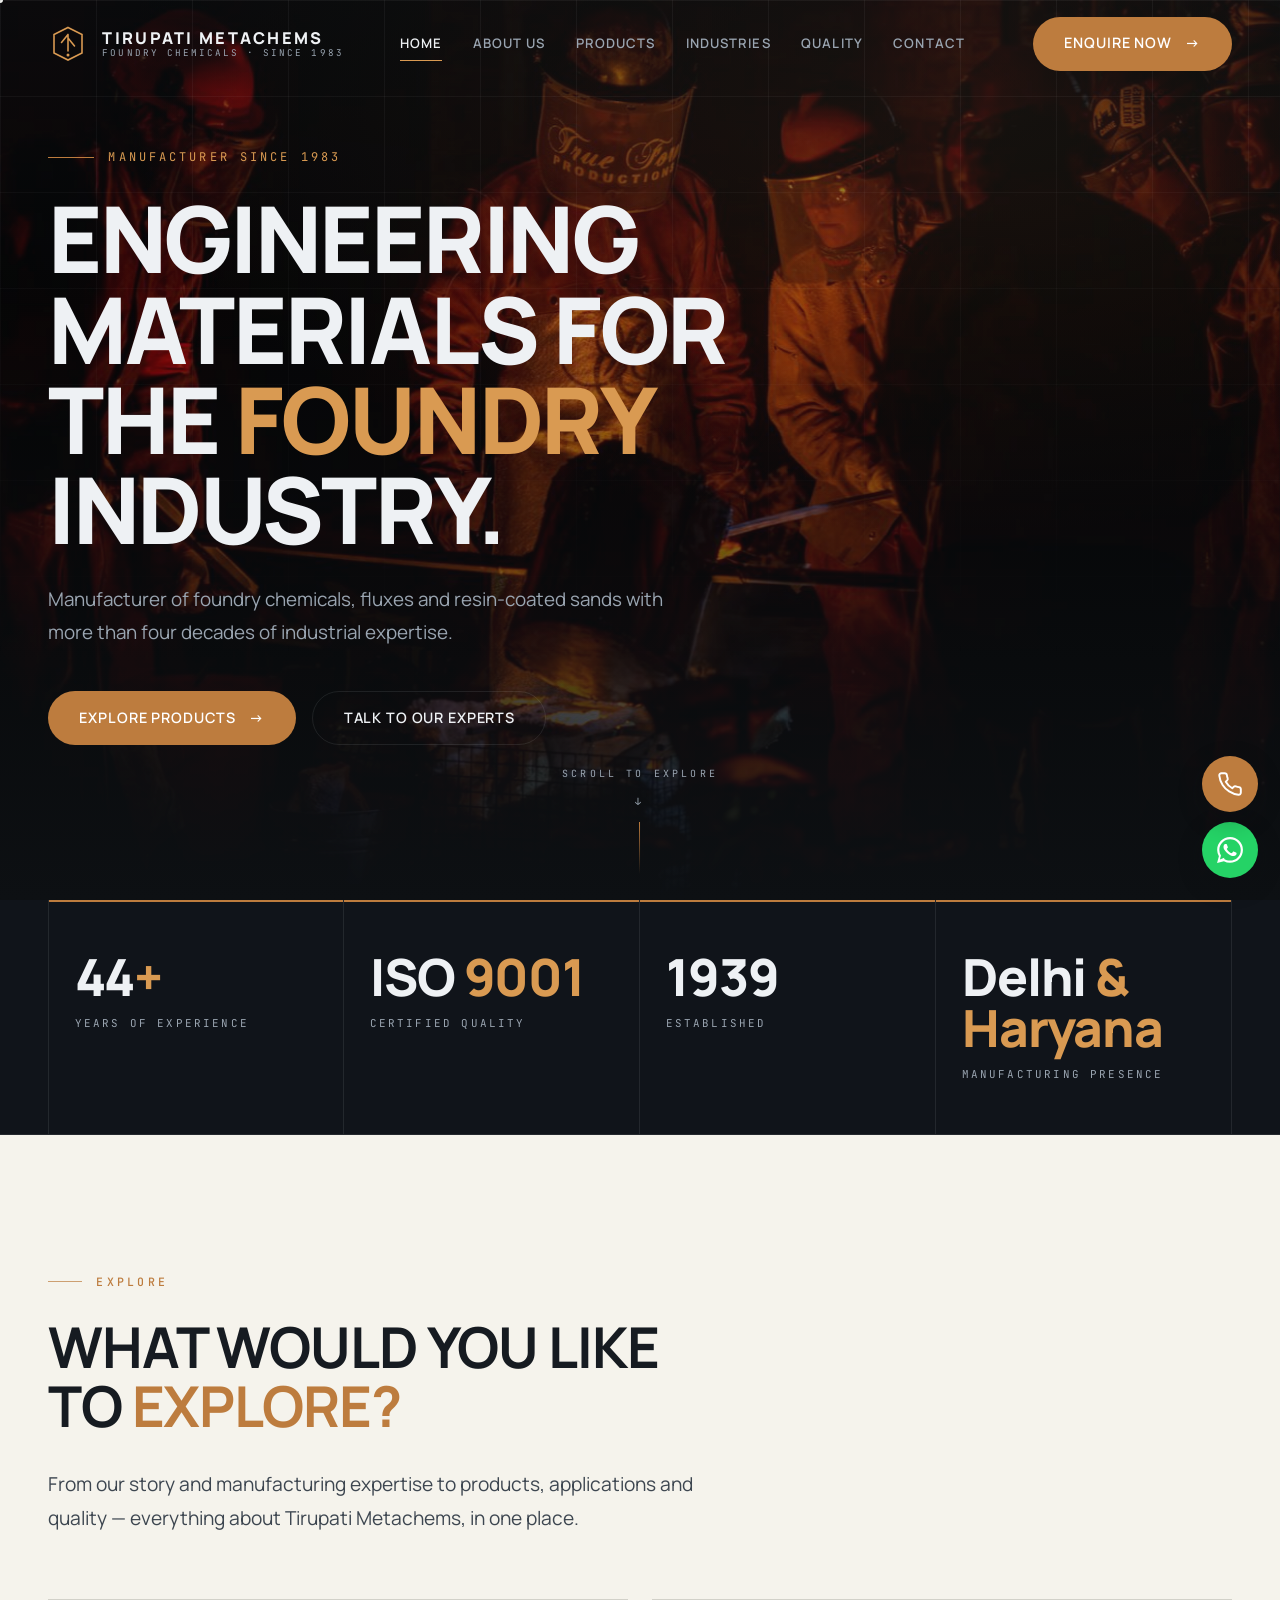
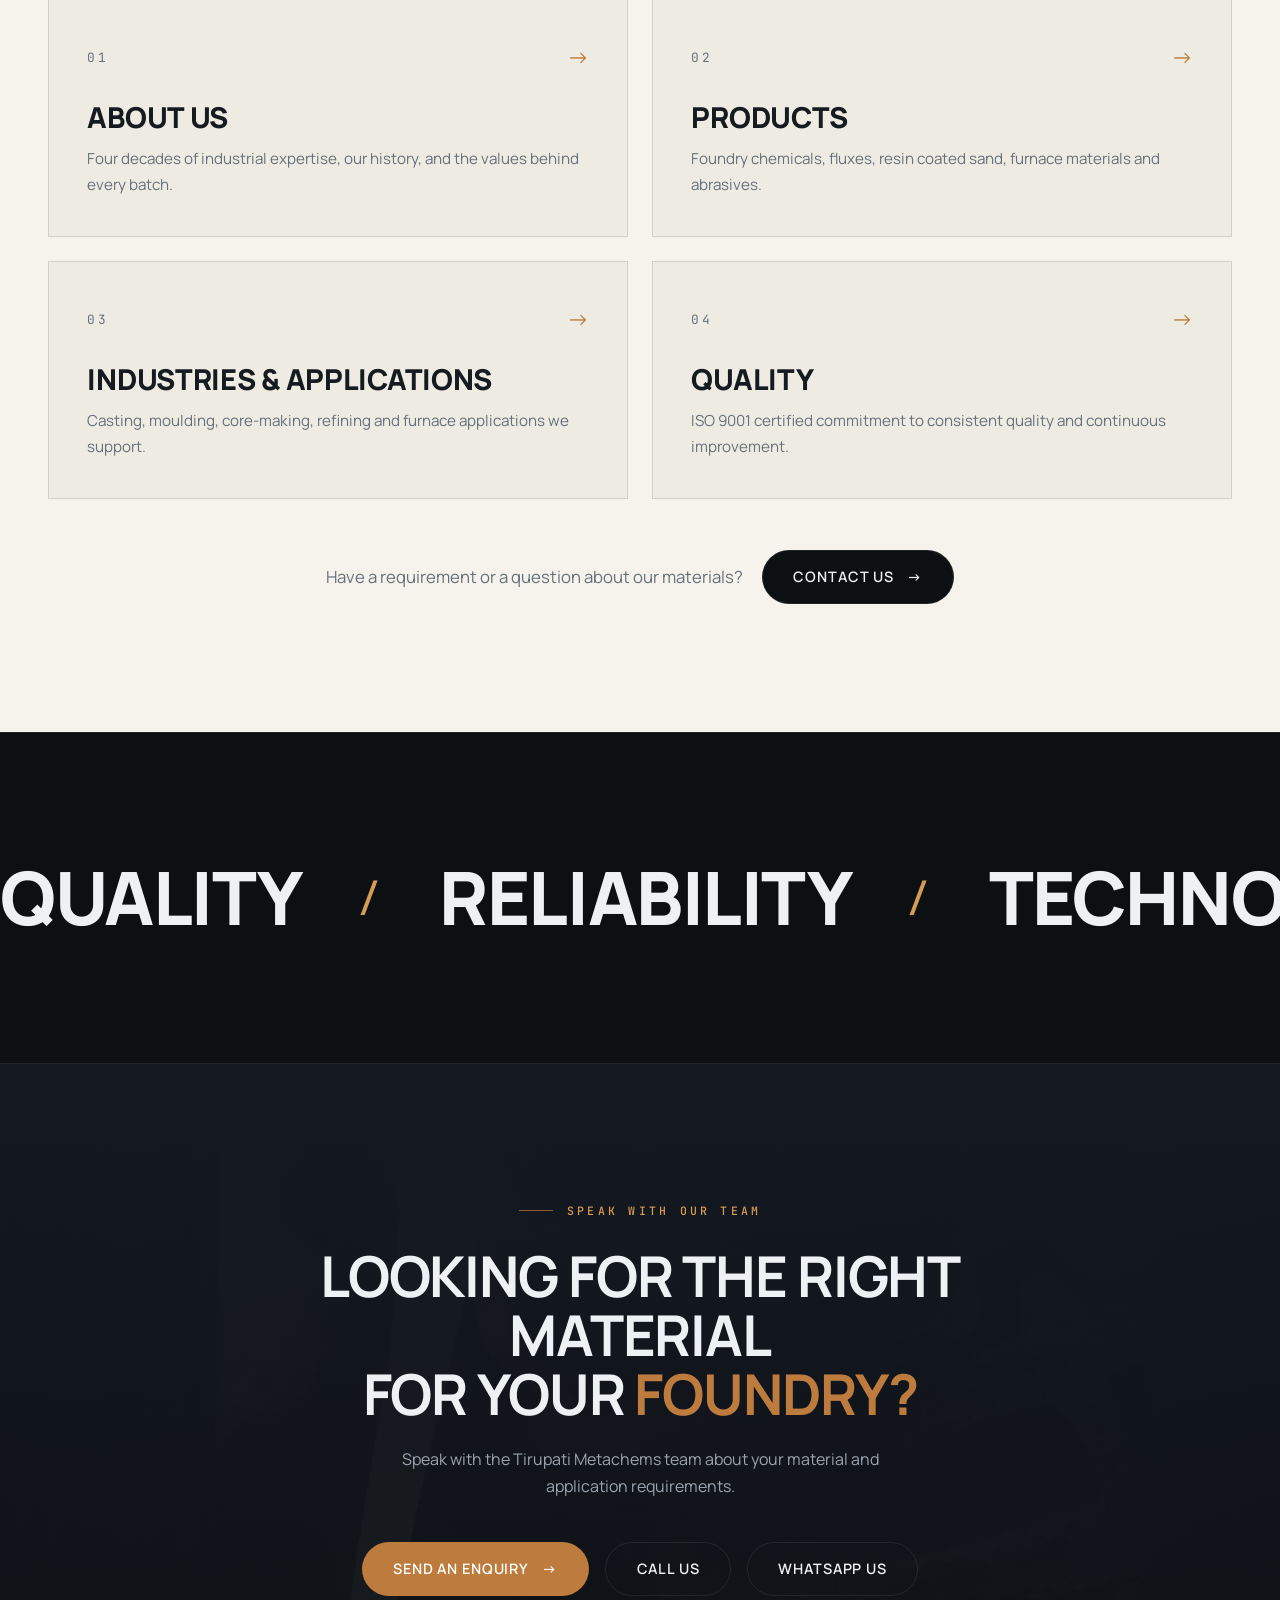
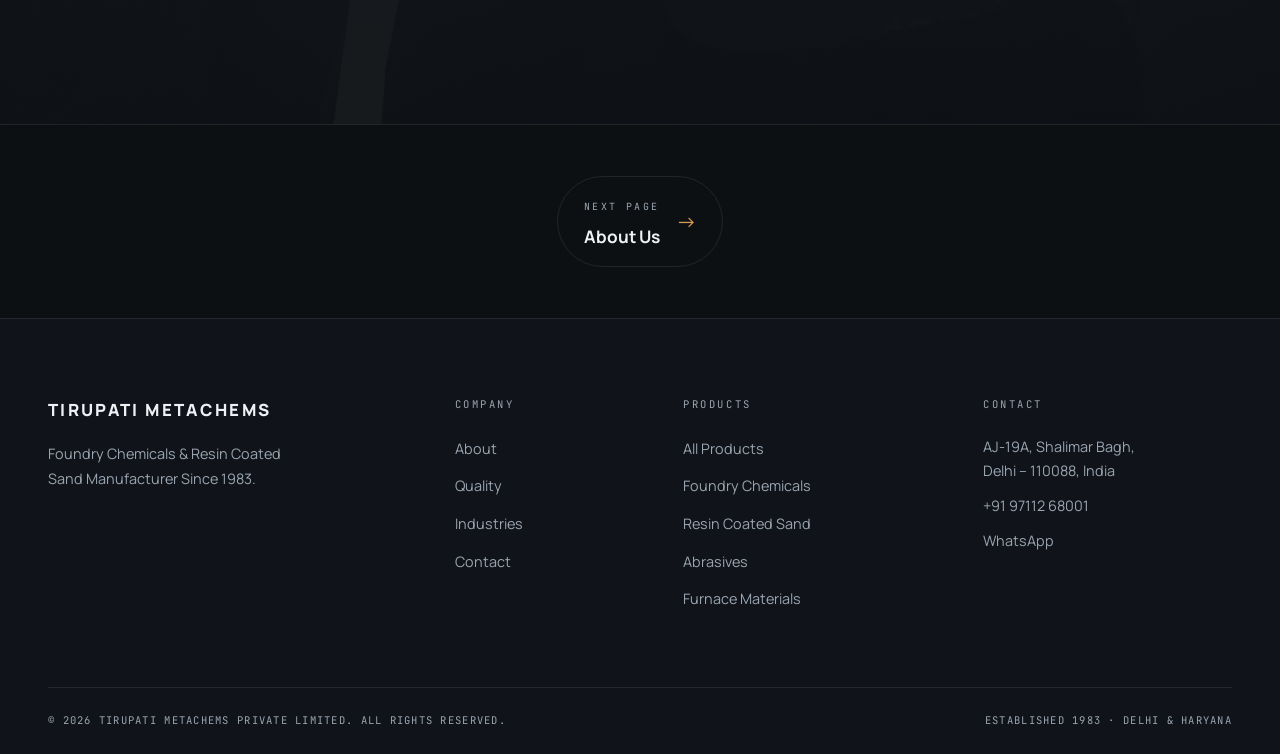
==== index.html @ 44ac06b3 "creating the repo of tirupatimetachem" ====
<!DOCTYPE html>
<html lang="en">
<head>
  <meta charset="UTF-8" />
  <meta name="viewport" content="width=device-width, initial-scale=1.0" />
  <title>Tirupati Metachems — Foundry Chemicals &amp; Resin Coated Sand Manufacturer Since 1983</title>

  <!-- SEO -->
  <meta name="description" content="Tirupati Metachems Private Limited is an ISO 9001 certified manufacturer of foundry chemicals, foundry fluxes, resin coated sand, furnace &amp; lining materials and abrasives. Manufacturing in Delhi &amp; Haryana since 1983." />
  <meta name="keywords" content="Tirupati Metachems, foundry chemicals manufacturer, foundry flux manufacturer, resin coated sand manufacturer, foundry chemicals Delhi, resin coated sand Delhi, foundry fluxes India" />
  <meta name="robots" content="index, follow" />
  <link rel="canonical" href="https://www.tirupatimetachems.in/" />

  <!-- Open Graph -->
  <meta property="og:type" content="website" />
  <meta property="og:title" content="Tirupati Metachems — Foundry Chemicals &amp; Resin Coated Sand Manufacturer Since 1983" />
  <meta property="og:description" content="Manufacturer of foundry chemicals, fluxes and resin-coated sands with more than four decades of industrial expertise. ISO 9001 certified. Delhi &amp; Haryana." />
  <meta property="og:url" content="https://www.tirupatimetachems.in/" />
  <meta property="og:image" content="https://www.tirupatimetachems.in/assets/img/hero-foundry.jpg" />
  <meta property="og:site_name" content="Tirupatimetachems" />
  <meta name="twitter:card" content="summary_large_image" />
  <meta name="twitter:title" content="Tirupati Metachems — Foundry Chemicals &amp; Resin Coated Sand Manufacturer Since 1983" />
  <meta name="twitter:description" content="Manufacturer of foundry chemicals, fluxes and resin-coated sands with more than four decades of industrial expertise." />
  <meta name="twitter:image" content="https://www.tirupatimetachems.in/assets/img/hero-foundry.jpg" />

  <link rel="icon" href="assets/img/favicon.svg" type="image/svg+xml" />
  <link rel="preconnect" href="https://fonts.googleapis.com" />
  <link rel="preconnect" href="https://fonts.gstatic.com" crossorigin />
  <link href="https://fonts.googleapis.com/css2?family=Manrope:wght@400;500;600;700;800&family=JetBrains+Mono:wght@400;500;600&display=swap" rel="stylesheet" />
  <link rel="stylesheet" href="main.css" />

  <!-- Organization schema -->
  <script type="application/ld+json">
  {
    "@context": "https://schema.org",
    "@type": "Organization",
    "name": "Tirupati Metachems Private Limited",
    "url": "https://www.tirupatimetachems.in/",
    "logo": "https://www.tirupatimetachems.in/assets/img/favicon.svg",
    "foundingDate": "1983",
    "description": "Indian manufacturer of foundry chemicals, foundry fluxes, resin coated sand, furnace & lining materials and abrasives since 1983.",
    "founder": { "@type": "Person", "name": "Trilok Sharma" },
    "employee": { "@type": "Person", "name": "Trilok Sharma", "jobTitle": "Managing Director / CEO" },
    "address": {
      "@type": "PostalAddress",
      "streetAddress": "AJ-19A, Shalimar Bagh",
      "addressLocality": "Delhi",
      "postalCode": "110088",
      "addressCountry": "IN"
    },
    "telephone": "+91-97112-68001",
    "areaServed": ["Delhi", "Haryana", "India"],
    "sameAs": []
  }
  </script>
</head>

<body class="is-dark">

  <!-- ======================= NAVIGATION ======================= -->
  <header class="nav">
    <div class="container nav__inner">
      <a href="index.html" class="nav__brand" aria-label="Tirupati Metachems — home">
        <svg class="nav__mark" viewBox="0 0 40 40" fill="none" aria-hidden="true">
          <path d="M20 3.5 34 10.5V29L20 36 6 29V10.5L20 3.5Z" stroke="currentColor" stroke-width="1.6"/>
          <path d="M20 10.5V27M20 10.5 13.5 18.5M20 14l6.5 8" stroke="currentColor" stroke-width="1.6" stroke-linecap="round"/>
          <circle cx="20" cy="31" r="1.5" fill="currentColor"/>
        </svg>
        <span class="nav__brand-text">
          <span class="nav__brand-name">Tirupati Metachems</span>
          <span class="nav__brand-sub">Foundry Chemicals · Since 1983</span>
        </span>
      </a>

      <nav class="nav__links" aria-label="Primary">
        <a href="index.html" class="is-page-active">Home</a>
        <a href="about.html">About Us</a>
        <a href="products.html">Products</a>
        <a href="industries.html">Industries</a>
        <a href="quality.html">Quality</a>
        <a href="contact.html">Contact</a>
      </nav>

      <a href="contact.html" class="btn btn--accent btn-magnetic nav__cta">Enquire Now <span class="arr">&rarr;</span></a>

      <button class="nav__burger" aria-label="Open menu" aria-expanded="false" aria-controls="mobile-menu">
        <span></span><span></span><span></span>
      </button>
    </div>
  </header>

  <!-- Mobile menu -->
  <div class="mobile-menu" id="mobile-menu" aria-hidden="true">
    <button class="mobile-menu__close" type="button" aria-label="Close menu">&times;</button>
    <a href="index.html" class="is-page-active">Home</a>
    <a href="about.html">About Us</a>
    <a href="products.html">Products</a>
    <a href="industries.html">Industries</a>
    <a href="quality.html">Quality</a>
    <a href="contact.html">Contact</a>
    <a href="contact.html" class="btn btn--accent mobile-menu__cta">Enquire Now <span class="arr">&rarr;</span></a>
    <p class="mobile-menu__meta">AJ-19A Shalimar Bagh, Delhi 110088</p>
  </div>

  <main>

    <!-- ======================= HERO ======================= -->
    <section class="hero" id="home" aria-label="Introduction">
      <div class="hero__media" data-parallax="0.12">
        <img src="assets/img/hero-foundry.jpg" alt="Foundry workers pouring molten metal in an industrial foundry, sparks flying" fetchpriority="high" />
      </div>
      <div class="hero__scrim"></div>
      <div class="hero__grid"></div>

      <div class="container hero__content">
        <span class="hero__eyebrow">Manufacturer Since 1983</span>
        <h1 class="hero__title">
          <span class="line"><span>Engineering</span></span>
          <span class="line"><span>Materials for</span></span>
          <span class="line"><span>the <span class="accent">Foundry</span></span></span>
          <span class="line"><span>Industry.</span></span>
        </h1>
        <p class="hero__sub">
          Manufacturer of foundry chemicals, fluxes and resin-coated sands with more than four decades of industrial expertise.
        </p>
        <div class="hero__ctas">
          <a href="products.html" class="btn btn--accent btn-magnetic">Explore Products <span class="arr">&rarr;</span></a>
          <a href="contact.html" class="btn btn--outline-light btn-magnetic">Talk to Our Experts</a>
        </div>
      </div>

      <a href="#explore" class="hero__scroll" aria-label="Scroll to explore">Scroll to explore <span aria-hidden="true">&darr;</span></a>
    </section>

    <!-- ======================= TRUST / STATS ======================= -->
    <section class="stats" aria-label="Company statistics">
      <div class="container">
        <div class="stats__grid">
          <div class="stats__item reveal">
            <div class="stats__num"><span data-count="45">0</span><span class="suffix">+</span></div>
            <div class="stats__label">Years of Experience</div>
          </div>
          <div class="stats__item reveal" style="--d:.08s">
            <div class="stats__num">ISO <span class="suffix">9001</span></div>
            <div class="stats__label">Certified Quality</div>
          </div>
          <div class="stats__item reveal" style="--d:.16s">
            <div class="stats__num"><span data-count="1983">0</span></div>
            <div class="stats__label">Established</div>
          </div>
          <div class="stats__item reveal" style="--d:.24s">
            <div class="stats__num">Delhi <span class="suffix">&amp; Haryana</span></div>
            <div class="stats__label">Manufacturing Presence</div>
          </div>
        </div>
      </div>
    </section>

    <!-- ======================= EXPLORE HUB ======================= -->
    <section class="section hub" id="explore">
      <div class="container">
        <span class="eyebrow">Explore</span>
        <h2 class="h2 reveal">What Would You Like<br />to <span class="accent">Explore?</span></h2>
        <p class="lead mt-2 reveal">
          From our story and manufacturing expertise to products, applications and quality — everything about
          Tirupati Metachems, in one place.
        </p>

        <div class="hub__grid">
          <a href="about.html" class="hub__card reveal">
            <div class="hub__card-top">
              <span class="hub__card-num">01</span>
              <span class="hub__card-arr" aria-hidden="true">&rarr;</span>
            </div>
            <h3 class="hub__card-title">About Us</h3>
            <p class="hub__card-desc">Four decades of industrial expertise, our history, and the values behind every batch.</p>
          </a>
          <a href="products.html" class="hub__card reveal" style="--d:.08s">
            <div class="hub__card-top">
              <span class="hub__card-num">02</span>
              <span class="hub__card-arr" aria-hidden="true">&rarr;</span>
            </div>
            <h3 class="hub__card-title">Products</h3>
            <p class="hub__card-desc">Foundry chemicals, fluxes, resin coated sand, furnace materials and abrasives.</p>
          </a>
          <a href="industries.html" class="hub__card reveal" style="--d:.16s">
            <div class="hub__card-top">
              <span class="hub__card-num">03</span>
              <span class="hub__card-arr" aria-hidden="true">&rarr;</span>
            </div>
            <h3 class="hub__card-title">Industries &amp; Applications</h3>
            <p class="hub__card-desc">Casting, moulding, core-making, refining and furnace applications we support.</p>
          </a>
          <a href="quality.html" class="hub__card reveal" style="--d:.24s">
            <div class="hub__card-top">
              <span class="hub__card-num">04</span>
              <span class="hub__card-arr" aria-hidden="true">&rarr;</span>
            </div>
            <h3 class="hub__card-title">Quality</h3>
            <p class="hub__card-desc">ISO 9001 certified commitment to consistent quality and continuous improvement.</p>
          </a>
        </div>

        <div class="hub__more reveal">
          <p>Have a requirement or a question about our materials?</p>
          <a href="contact.html" class="btn btn--dark btn-magnetic">Contact Us <span class="arr">&rarr;</span></a>
        </div>
      </div>
    </section>

    <!-- ======================= VALUES MARQUEE ======================= -->
    <section class="values" aria-label="Company values">
      <div class="values__track">
        <div class="values__word">Quality <em>/</em> Reliability <em>/</em> Technology <em>/</em> Customer Focus <em>/</em> Innovation <em>/</em> Service <em>/</em></div>
        <div class="values__word" aria-hidden="true">Quality <em>/</em> Reliability <em>/</em> Technology <em>/</em> Customer Focus <em>/</em> Innovation <em>/</em> Service <em>/</em></div>
      </div>
    </section>

    <!-- ======================= FINAL CTA ======================= -->
    <section class="section final-cta" id="cta">
      <div class="final-cta__media"><img src="assets/img/ind-ladle.jpg" alt="" aria-hidden="true" loading="lazy" /></div>
      <div class="final-cta__scrim"></div>
      <div class="container final-cta__content">
        <span class="eyebrow eyebrow--light" style="justify-content:center">Speak With Our Team</span>
        <h2 class="h2 reveal">Looking for the Right Material<br />for Your <span class="accent">Foundry?</span></h2>
        <p class="reveal">Speak with the Tirupati Metachems team about your material and application requirements.</p>
        <div class="final-cta__ctas reveal">
          <a href="contact.html" class="btn btn--accent btn-magnetic">Send an Enquiry <span class="arr">&rarr;</span></a>
          <a href="tel:+919711268001" class="btn btn--outline-light btn-magnetic">Call Us</a>
          <a href="https://wa.me/919711268001?text=Enquiry%20for%20Tirupati%20Metachems%20materials" target="_blank" rel="noopener" class="btn btn--outline-light btn-magnetic">WhatsApp Us</a>
        </div>
      </div>
    </section>

  </main>

  <!-- ======================= PAGE NAVIGATION ======================= -->
  <nav class="page-nav" aria-label="Page navigation">
    <div class="container page-nav__inner">
      <a href="about.html" class="page-nav__link page-nav__link--next">
        <span class="page-nav__arr" aria-hidden="true">&rarr;</span>
        <span><span class="page-nav__k">Next page</span><span class="page-nav__t">About Us</span></span>
      </a>
    </div>
  </nav>

  <!-- ======================= FOOTER ======================= -->
  <footer class="footer">
    <div class="container">
      <div class="footer__grid">
        <div>
          <div class="footer__brand-name">Tirupati Metachems</div>
          <p class="footer__brand-tag">Foundry Chemicals &amp; Resin Coated Sand Manufacturer Since 1983.</p>
        </div>
        <div>
          <div class="footer__h">Company</div>
          <ul class="footer__links">
            <li><a href="about.html">About</a></li>
            <li><a href="quality.html">Quality</a></li>
            <li><a href="industries.html">Industries</a></li>
            <li><a href="contact.html">Contact</a></li>
          </ul>
        </div>
        <div>
          <div class="footer__h">Products</div>
          <ul class="footer__links">
            <li><a href="products.html">All Products</a></li>
            <li><a href="products.html" class="js-open-catalog" data-cat="chemicals">Foundry Chemicals</a></li>
            <li><a href="products.html" class="js-open-catalog" data-cat="rcs">Resin Coated Sand</a></li>
            <li><a href="products.html" class="js-open-catalog" data-cat="abrasives">Abrasives</a></li>
            <li><a href="products.html" class="js-open-catalog" data-cat="furnace">Furnace Materials</a></li>
          </ul>
        </div>
        <div>
          <div class="footer__h">Contact</div>
          <ul class="footer__contact">
            <li>AJ-19A, Shalimar Bagh,<br />Delhi – 110088, India</li>
            <li><a href="tel:+919711268001">+91 97112 68001</a></li>
            <li><a href="https://wa.me/919711268001?text=Enquiry%20for%20Tirupati%20Metachems%20materials" target="_blank" rel="noopener">WhatsApp</a></li>
          </ul>
        </div>
      </div>
      <div class="footer__bottom">
        <span>&copy; <span id="year">2026</span> Tirupati Metachems Private Limited. All Rights Reserved.</span>
        <span>Established 1983 · Delhi &amp; Haryana</span>
      </div>
    </div>
  </footer>

  <!-- ======================= FLOATING ACTION BUTTONS ======================= -->
  <div class="fab fab--whatsapp">
    <a href="https://wa.me/919711268001?text=Enquiry%20for%20Tirupati%20Metachems%20materials" target="_blank" rel="noopener" data-label="WhatsApp" aria-label="Chat with Tirupati Metachems on WhatsApp">
      <svg viewBox="0 0 24 24" fill="currentColor" aria-hidden="true">
        <path d="M.057 24l1.687-6.163a11.867 11.867 0 0 1-1.587-5.946C.16 5.335 5.495 0 12.05 0a11.82 11.82 0 0 1 8.413 3.488 11.82 11.82 0 0 1 3.48 8.414c-.003 6.557-5.338 11.892-11.893 11.892a11.9 11.9 0 0 1-5.688-1.448L.057 24zm6.597-3.807c1.676.995 3.276 1.591 5.392 1.592 5.448 0 9.886-4.434 9.889-9.885.002-5.462-4.415-9.89-9.881-9.892-5.452 0-9.887 4.434-9.889 9.884a9.86 9.86 0 0 0 1.51 5.26l-.999 3.648 3.978-1.607zm11.387-5.464c-.074-.124-.272-.198-.57-.347-.297-.149-1.758-.868-2.031-.967-.272-.099-.47-.149-.669.149-.198.297-.768.967-.941 1.165-.173.198-.347.223-.644.074-.297-.149-1.255-.462-2.39-1.475-.883-.788-1.48-1.761-1.653-2.059-.173-.297-.018-.458.13-.606.134-.133.297-.347.446-.521.151-.172.2-.296.3-.495.099-.198.05-.372-.025-.521-.075-.148-.669-1.611-.916-2.206-.242-.579-.487-.501-.669-.51l-.57-.01c-.198 0-.52.074-.792.372s-1.04 1.016-1.04 2.479 1.065 2.876 1.213 3.074c.149.198 2.095 3.2 5.076 4.487.709.306 1.263.489 1.694.626.712.226 1.36.194 1.872.118.571-.085 1.758-.719 2.006-1.413.248-.695.248-1.29.173-1.414z"/>
      </svg>
    </a>
  </div>
  <div class="fab fab--call">
    <a href="tel:+919711268001" data-label="Call Us" aria-label="Call Tirupati Metachems">
      <svg viewBox="0 0 24 24" fill="none" stroke="currentColor" stroke-width="1.8" stroke-linecap="round" stroke-linejoin="round" aria-hidden="true">
        <path d="M22 16.92v3a2 2 0 0 1-2.18 2 19.79 19.79 0 0 1-8.63-3.07 19.5 19.5 0 0 1-6-6 19.79 19.79 0 0 1-3.07-8.67A2 2 0 0 1 4.11 2h3a2 2 0 0 1 2 1.72c.127.96.361 1.903.7 2.81a2 2 0 0 1-.45 2.11L8.09 9.91a16 16 0 0 0 6 6l1.27-1.27a2 2 0 0 1 2.11-.45c.907.339 1.85.573 2.81.7A2 2 0 0 1 22 16.92z"/>
      </svg>
    </a>
  </div>

  <!-- ======================= PRODUCT MODAL ======================= -->
  <div class="modal" role="dialog" aria-modal="true" aria-label="Product information">
    <div class="modal__backdrop"></div>
    <div class="modal__panel">
      <button class="modal__close" aria-label="Close">&times;</button>
      <div class="modal__body"></div>
    </div>
  </div>

  <script src="main.js"></script>
</body>
</html>
---- main.css ----
/* ==========================================================================
   TIRUPATI METACHEMS — Single-page industrial website
   Design system: graphite / warm paper / steel / copper
   ========================================================================== */

/* 1. TOKENS --------------------------------------------------------------- */
:root {
  --ink: #0d1013;
  --ink-900: #10141a;
  --ink-800: #141922;
  --ink-700: #1b222c;
  --ink-600: #242d39;
  --paper: #f5f3ec;
  --paper-2: #eeece2;
  --paper-3: #e6e2d6;
  --steel-100: #e8ecf0;
  --steel-200: #cbd4dc;
  --steel-300: #9aa6b2;
  --steel-400: #6b7684;
  --steel-500: #46505c;
  --copper: #bd7c3e;
  --copper-bright: #d99a52;
  --copper-ink: #7a4c22;
  --line-dark: rgba(233, 236, 239, 0.09);
  --line-light: rgba(13, 16, 19, 0.12);
  --text-dark: #161b21;
  --text-dark-mid: #3d4650;
  --text-dark-mut: #66707c;
  --text-light: #eef1f4;
  --text-light-mut: #9aa5b1;

  --font-sans: "Manrope", -apple-system, BlinkMacSystemFont, "Segoe UI", Helvetica, Arial, sans-serif;
  --font-mono: "JetBrains Mono", ui-monospace, SFMono-Regular, Menlo, Consolas, monospace;

  --container: 1320px;
  --gutter: clamp(1.25rem, 4vw, 3rem);
  --nav-h: 88px;
  --nav-h-scrolled: 68px;
  --radius: 3px;
  --ease: cubic-bezier(0.22, 1, 0.36, 1);
}

/* 2. RESET ----------------------------------------------------------------- */
*, *::before, *::after { box-sizing: border-box; margin: 0; padding: 0; }

html {
  scroll-behavior: smooth;
  -webkit-text-size-adjust: 100%;
  scroll-padding-top: calc(var(--nav-h) + 8px);
}

html:focus-within { scroll-behavior: smooth; }

body {
  font-family: var(--font-sans);
  font-size: 1rem;
  line-height: 1.7;
  color: var(--text-dark);
  background: var(--ink);
  -webkit-font-smoothing: antialiased;
  text-rendering: optimizeLegibility;
  overflow-x: hidden;
}

body.is-dark { background: var(--ink); }
body.is-light { background: var(--paper); }

img, picture, svg, video { display: block; max-width: 100%; height: auto; }
input, button, textarea, select { font: inherit; color: inherit; }
button { background: none; border: 0; cursor: pointer; }
a { color: inherit; text-decoration: none; }
ul, ol { list-style: none; }

::selection { background: var(--copper); color: #fff; }

h1, h2, h3, h4 { font-weight: 700; line-height: 1.08; letter-spacing: -0.015em; }

/* Scrollbar */
::-webkit-scrollbar { width: 10px; height: 10px; }
::-webkit-scrollbar-track { background: var(--ink-900); }
::-webkit-scrollbar-thumb { background: #333c47; border-radius: 0; }
::-webkit-scrollbar-thumb:hover { background: var(--copper); }

/* 3. UTILITIES -------------------------------------------------------------- */
.container {
  width: 100%;
  max-width: var(--container);
  margin-inline: auto;
  padding-inline: var(--gutter);
}

.section { position: relative; padding-block: clamp(5rem, 10vw, 8.5rem); }

.section--dark { background: var(--ink); color: var(--text-light); }
.section--dark-2 { background: var(--ink-800); color: var(--text-light); }
.section--paper { background: var(--paper); color: var(--text-dark); }

.grid-2 { display: grid; grid-template-columns: repeat(2, 1fr); gap: clamp(2rem, 5vw, 5rem); align-items: center; }
.grid-3 { display: grid; grid-template-columns: repeat(3, 1fr); gap: clamp(1.5rem, 3vw, 2.5rem); }
.grid-4 { display: grid; grid-template-columns: repeat(4, 1fr); gap: clamp(1.5rem, 3vw, 2.5rem); }

/* Eyebrow label */
.eyebrow {
  display: inline-flex;
  align-items: center;
  gap: 0.9rem;
  font-family: var(--font-mono);
  font-size: 0.72rem;
  font-weight: 500;
  letter-spacing: 0.28em;
  text-transform: uppercase;
  color: var(--copper);
  margin-bottom: 1.6rem;
}
.eyebrow::before {
  content: "";
  width: 34px;
  height: 1px;
  background: var(--copper);
  opacity: 0.7;
}
.eyebrow--light { color: var(--copper-bright); }

/* Section headings */
.h2 {
  font-size: clamp(2rem, 4.4vw, 3.55rem);
  font-weight: 700;
  letter-spacing: -0.02em;
  line-height: 1.05;
  text-transform: uppercase;
}
.h2 .accent { color: var(--copper); }

.lead {
  font-size: clamp(1.05rem, 1.5vw, 1.25rem);
  line-height: 1.75;
  color: var(--text-dark-mid);
  max-width: 58ch;
}
.section--dark .lead { color: var(--text-light-mut); }

.mt-1 { margin-top: 1rem; }
.mt-2 { margin-top: 2rem; }
.mt-3 { margin-top: 3rem; }
.mt-4 { margin-top: 4rem; }

/* Buttons */
.btn {
  --btn-h: 54px;
  display: inline-flex;
  align-items: center;
  gap: 0.8rem;
  height: var(--btn-h);
  padding: 0 1.9rem;
  font-size: 0.9rem;
  font-weight: 600;
  letter-spacing: 0.06em;
  text-transform: uppercase;
  border-radius: 999px;
  border: 1px solid transparent;
  transition: background 0.35s var(--ease), color 0.35s var(--ease), border-color 0.35s var(--ease), transform 0.35s var(--ease);
  white-space: nowrap;
}
.btn .arr { transition: transform 0.35s var(--ease); display: inline-block; }
.btn:hover .arr { transform: translateX(5px); }
.btn:focus-visible { outline: 2px solid var(--copper); outline-offset: 3px; }

.btn--accent { background: var(--copper); color: #fff; }
.btn--accent:hover { background: var(--copper-bright); }

.btn--dark { background: var(--ink); color: var(--text-light); border-color: var(--line-dark); }
.btn--dark:hover { border-color: var(--copper); color: var(--copper-bright); }

.btn--outline-dark { border-color: var(--line-light); color: var(--text-dark); }
.btn--outline-dark:hover { border-color: var(--ink); background: var(--ink); color: var(--text-light); }

.btn--outline-light { border-color: var(--line-dark); color: var(--text-light); }
.btn--outline-light:hover { border-color: var(--copper-bright); color: var(--copper-bright); }

/* 4. TEXTURES & DECOR ------------------------------------------------------ */
.tech-grid {
  background-image:
    linear-gradient(var(--line-dark) 1px, transparent 1px),
    linear-gradient(90deg, var(--line-dark) 1px, transparent 1px);
  background-size: 80px 80px;
}
.tech-grid--light {
  background-image:
    linear-gradient(var(--line-light) 1px, transparent 1px),
    linear-gradient(90deg, var(--line-light) 1px, transparent 1px);
}
.hatch {
  background-image: repeating-linear-gradient(-45deg, var(--line-dark) 0 1px, transparent 1px 9px);
}

/* fine top border line under navbar */
.section-border-top { border-top: 1px solid var(--line-dark); }

/* 5. NAVIGATION ------------------------------------------------------------ */
.nav {
  position: fixed;
  inset: 0 0 auto 0;
  z-index: 100;
  height: var(--nav-h);
  display: flex;
  align-items: center;
  color: var(--text-light);
  transition: height 0.4s var(--ease), background 0.4s var(--ease), box-shadow 0.4s var(--ease), border-color 0.4s var(--ease);
  border-bottom: 1px solid transparent;
}
.nav.is-scrolled {
  height: var(--nav-h-scrolled);
  background: rgba(13, 16, 19, 0.86);
  backdrop-filter: blur(14px);
  -webkit-backdrop-filter: blur(14px);
  border-bottom-color: var(--line-dark);
}
.nav__inner {
  display: flex;
  align-items: center;
  justify-content: space-between;
  width: 100%;
}

.nav__brand {
  display: flex;
  align-items: center;
  gap: 0.9rem;
  z-index: 102;
}
.nav__mark {
  width: 40px;
  height: 40px;
  color: var(--copper-bright);
  flex: none;
}
.nav__brand-text { display: flex; flex-direction: column; line-height: 1.15; }
.nav__brand-name {
  font-size: 1.02rem;
  font-weight: 800;
  letter-spacing: 0.14em;
  text-transform: uppercase;
}
.nav__brand-sub {
  font-family: var(--font-mono);
  font-size: 0.58rem;
  letter-spacing: 0.22em;
  text-transform: uppercase;
  color: var(--text-light-mut);
  white-space: nowrap;
}

.nav__links {
  display: flex;
  align-items: center;
  gap: clamp(1.2rem, 2.4vw, 2.4rem);
}
.nav__links a {
  position: relative;
  font-size: 0.82rem;
  font-weight: 600;
  letter-spacing: 0.08em;
  text-transform: uppercase;
  color: var(--text-light-mut);
  padding-block: 6px;
  transition: color 0.3s var(--ease);
}
.nav__links a::after {
  content: "";
  position: absolute;
  left: 0;
  bottom: 0;
  width: 0;
  height: 1px;
  background: var(--copper-bright);
  transition: width 0.35s var(--ease);
}
.nav__links a:hover, .nav__links a.is-active, .nav__links a.is-page-active { color: var(--text-light); }
.nav__links a:hover::after, .nav__links a.is-active::after, .nav__links a.is-page-active::after { width: 100%; }

.nav__cta { margin-left: 0.75rem; }

.nav__burger {
  display: none;
  width: 46px;
  height: 46px;
  position: relative;
  z-index: 102;
  border: 1px solid var(--line-dark);
  border-radius: var(--radius);
}
.nav__burger span {
  position: absolute;
  left: 50%;
  top: 50%;
  width: 20px;
  height: 1.6px;
  background: var(--text-light);
  transform: translate(-50%, -50%);
  transition: transform 0.35s var(--ease), opacity 0.25s var(--ease);
}
.nav__burger span:nth-child(1) { transform: translate(-50%, calc(-50% - 5px)); }
.nav__burger span:nth-child(3) { transform: translate(-50%, calc(-50% + 5px)); }
.nav.is-open .nav__burger span:nth-child(1) { transform: translate(-50%, -50%) rotate(45deg); }
.nav.is-open .nav__burger span:nth-child(2) { opacity: 0; }
.nav.is-open .nav__burger span:nth-child(3) { transform: translate(-50%, -50%) rotate(-45deg); }

/* Mobile menu overlay */
.mobile-menu {
  position: fixed;
  inset: 0;
  z-index: 101;
  background: var(--ink-900);
  display: flex;
  flex-direction: column;
  justify-content: center;
  padding: 6rem var(--gutter) 3rem;
  opacity: 0;
  visibility: hidden;
  overflow-y: auto;
  -webkit-overflow-scrolling: touch;
  transition: opacity 0.45s var(--ease), visibility 0.45s;
}
.mobile-menu.is-open { opacity: 1; visibility: visible; }
@supports (justify-content: safe center) {
  .mobile-menu { justify-content: safe center; }
}
.mobile-menu__close {
  position: fixed;
  top: 1.1rem;
  right: var(--gutter);
  width: 46px;
  height: 46px;
  display: grid;
  place-items: center;
  z-index: 2;
  border: 1px solid var(--line-dark);
  border-radius: var(--radius);
  background: var(--ink);
  color: var(--text-light);
  font-size: 1.7rem;
  line-height: 1;
  opacity: 0;
  visibility: hidden;
  transition: opacity 0.3s, visibility 0.3s, border-color 0.3s, color 0.3s;
}
.mobile-menu.is-open .mobile-menu__close { opacity: 1; visibility: visible; }
.mobile-menu__close:hover { border-color: var(--copper-bright); color: var(--copper-bright); }
.mobile-menu a {
  display: block;
  font-size: clamp(1.7rem, 6vw, 2.6rem);
  font-weight: 700;
  text-transform: uppercase;
  letter-spacing: -0.01em;
  color: var(--text-light);
  padding: 0.55rem 0;
  border-bottom: 1px solid var(--line-dark);
  opacity: 0;
  transform: translateY(18px);
  transition: opacity 0.5s var(--ease), transform 0.5s var(--ease), color 0.3s;
}
.mobile-menu.is-open a { opacity: 1; transform: none; }
.mobile-menu a:hover { color: var(--copper-bright); }
.mobile-menu a.is-page-active { color: var(--copper-bright); }
.mobile-menu .mobile-menu__cta {
  margin-top: 2rem;
  border: 0;
}
.mobile-menu__meta {
  margin-top: 2rem;
  font-family: var(--font-mono);
  font-size: 0.7rem;
  letter-spacing: 0.18em;
  text-transform: uppercase;
  color: var(--text-light-mut);
}
@media (max-height: 640px) {
  .mobile-menu { justify-content: flex-start; padding-top: 5rem; }
  .mobile-menu a { font-size: 1.45rem; padding: 0.35rem 0; }
  .mobile-menu__cta { margin-top: 1.25rem; }
}

/* 6. HERO ------------------------------------------------------------------ */
.hero {
  position: relative;
  min-height: 100svh;
  display: flex;
  align-items: center;
  color: var(--text-light);
  overflow: hidden;
  background: var(--ink);
}
.hero__media {
  position: absolute;
  inset: -12% 0;
  z-index: 0;
  will-change: transform;
}
.hero__media img {
  width: 100%;
  height: 100%;
  object-fit: cover;
  will-change: transform;
}
.hero__scrim {
  position: absolute;
  inset: 0;
  background:
    linear-gradient(180deg, rgba(13, 16, 19, 0.62) 0%, rgba(13, 16, 19, 0.32) 34%, rgba(13, 16, 19, 0.55) 62%, var(--ink) 100%),
    radial-gradient(120% 90% at 75% 10%, rgba(189, 124, 62, 0.16) 0%, transparent 55%);
}
.hero__grid {
  position: absolute;
  inset: 0;
  background-image:
    linear-gradient(var(--line-dark) 1px, transparent 1px),
    linear-gradient(90deg, var(--line-dark) 1px, transparent 1px);
  background-size: 96px 96px;
  mask-image: linear-gradient(to bottom, rgba(0,0,0,0.6), transparent 75%);
  -webkit-mask-image: linear-gradient(to bottom, rgba(0,0,0,0.6), transparent 75%);
}
.hero__content {
  position: relative;
  z-index: 2;
  padding-top: var(--nav-h);
  padding-bottom: 6.5rem;
  width: 100%;
}
.hero__eyebrow {
  display: inline-flex;
  align-items: center;
  gap: 0.9rem;
  font-family: var(--font-mono);
  font-size: 0.75rem;
  letter-spacing: 0.26em;
  text-transform: uppercase;
  color: var(--copper-bright);
}
.hero__eyebrow::before { content: ""; width: 46px; height: 1px; background: var(--copper); }

.hero__title {
  margin-top: 1.6rem;
  font-size: clamp(2.7rem, 7.2vw, 6.4rem);
  font-weight: 800;
  line-height: 0.98;
  letter-spacing: -0.025em;
  text-transform: uppercase;
  max-width: 16ch;
}
.hero__title .line { display: block; overflow: hidden; }
.hero__title .line > span { display: inline-block; transform: translateY(110%); transition: transform 1s var(--ease); }
.hero__title .accent {
  color: var(--copper-bright);
}
.hero__title .line.is-visible > span { transform: none; }

.hero__sub {
  margin-top: 1.8rem;
  max-width: 52ch;
  font-size: clamp(1rem, 1.5vw, 1.18rem);
  line-height: 1.75;
  color: var(--text-light-mut);
}

.hero__ctas {
  display: flex;
  flex-wrap: wrap;
  gap: 1rem;
  margin-top: 2.6rem;
}

.hero__scroll {
  position: absolute;
  bottom: 0;
  left: 50%;
  transform: translateX(-50%);
  z-index: 2;
  display: flex;
  flex-direction: column;
  align-items: center;
  gap: 0.7rem;
  padding-bottom: 1.6rem;
  font-family: var(--font-mono);
  font-size: 0.62rem;
  letter-spacing: 0.32em;
  text-transform: uppercase;
  color: var(--text-light-mut);
  writing-mode: horizontal-tb;
}
.hero__scroll::after {
  content: "";
  width: 1px;
  height: 52px;
  background: linear-gradient(to bottom, var(--copper), transparent);
  animation: scrollPulse 2.2s var(--ease) infinite;
}
@keyframes scrollPulse {
  0% { transform: scaleY(0); transform-origin: top; }
  55% { transform: scaleY(1); transform-origin: top; }
  100% { transform: scaleY(0); transform-origin: bottom; }
}

/* 6b. PAGE HERO (sub-pages) ------------------------------------------------- */
.page-hero {
  position: relative;
  min-height: 44vh;
  display: flex;
  align-items: center;
  color: var(--text-light);
  overflow: hidden;
  background: var(--ink-900);
}
.page-hero__grid {
  position: absolute;
  inset: 0;
  background-image:
    linear-gradient(var(--line-dark) 1px, transparent 1px),
    linear-gradient(90deg, var(--line-dark) 1px, transparent 1px);
  background-size: 96px 96px;
  mask-image: linear-gradient(to bottom, rgba(0,0,0,0.55), transparent 85%);
  -webkit-mask-image: linear-gradient(to bottom, rgba(0,0,0,0.55), transparent 85%);
}
.page-hero__glow {
  position: absolute;
  inset: 0;
  background: radial-gradient(90% 70% at 78% 12%, rgba(189, 124, 62, 0.18) 0%, transparent 60%);
}
.page-hero__content {
  position: relative;
  z-index: 2;
  width: 100%;
  padding-top: calc(var(--nav-h) + 2.5rem);
  padding-bottom: 3.5rem;
}
.page-hero__crumb {
  display: inline-flex;
  align-items: center;
  gap: 0.7rem;
  font-family: var(--font-mono);
  font-size: 0.66rem;
  letter-spacing: 0.26em;
  text-transform: uppercase;
  color: var(--text-light-mut);
}
.page-hero__crumb a { color: var(--text-light-mut); transition: color 0.3s; }
.page-hero__crumb a:hover { color: var(--copper-bright); }
.page-hero__crumb .sep { color: var(--copper); }
.page-hero__title {
  margin-top: 1.4rem;
  font-size: clamp(2.2rem, 5.4vw, 4.4rem);
  font-weight: 800;
  line-height: 1.02;
  letter-spacing: -0.02em;
  text-transform: uppercase;
  max-width: 18ch;
}
.page-hero__title .accent { color: var(--copper-bright); }
.page-hero__sub {
  margin-top: 1.4rem;
  max-width: 56ch;
  font-size: clamp(1rem, 1.4vw, 1.12rem);
  line-height: 1.75;
  color: var(--text-light-mut);
}

/* 7. STATS STRIP ----------------------------------------------------------- */
.stats {
  background: var(--ink-900);
  color: var(--text-light);
  border-bottom: 1px solid var(--line-dark);
}
.stats__grid {
  display: grid;
  grid-template-columns: repeat(4, 1fr);
}
.stats__item {
  padding: clamp(2.2rem, 4vw, 3.4rem) clamp(1.2rem, 2vw, 2rem);
  border-right: 1px solid var(--line-dark);
  position: relative;
}
.stats__item:first-child { border-left: 1px solid var(--line-dark); }
.stats__num {
  font-size: clamp(2.2rem, 4vw, 3.4rem);
  font-weight: 800;
  letter-spacing: -0.02em;
  line-height: 1;
  color: var(--text-light);
}
.stats__num .suffix { color: var(--copper-bright); }
.stats__label {
  margin-top: 0.7rem;
  font-family: var(--font-mono);
  font-size: 0.68rem;
  letter-spacing: 0.2em;
  text-transform: uppercase;
  color: var(--text-light-mut);
}
.stats__item::after {
  content: "";
  position: absolute;
  top: 0;
  left: 0;
  width: 100%;
  height: 2px;
  background: var(--copper);
  transform: scaleX(0);
  transform-origin: left;
  transition: transform 1s var(--ease) 0.3s;
}
.stats__item.is-visible::after { transform: scaleX(1); }

/* 7b. HOME HUB (page explorer) ------------------------------------------------- */
.hub { background: var(--paper); color: var(--text-dark); }
.hub__grid {
  margin-top: clamp(2.5rem, 5vw, 4rem);
  display: grid;
  grid-template-columns: repeat(2, 1fr);
  gap: clamp(1rem, 2vw, 1.5rem);
}
.hub__card {
  display: block;
  padding: clamp(1.8rem, 3vw, 2.6rem);
  border: 1px solid var(--line-light);
  background: var(--paper-2);
  transition: border-color 0.35s var(--ease), background 0.35s var(--ease);
}
.hub__card:hover { border-color: var(--copper); background: var(--paper-3); }
.hub__card-top { display: flex; justify-content: space-between; align-items: center; }
.hub__card-num { font-family: var(--font-mono); font-size: 0.8rem; letter-spacing: 0.2em; color: var(--text-dark-mut); }
.hub__card-arr { color: var(--copper); font-size: 1.4rem; transition: transform 0.35s var(--ease); }
.hub__card:hover .hub__card-arr { transform: translateX(6px); }
.hub__card-title { margin-top: 1.6rem; font-size: clamp(1.3rem, 2.4vw, 1.8rem); font-weight: 800; text-transform: uppercase; letter-spacing: -0.01em; color: var(--text-dark); }
.hub__card-desc { margin-top: 0.8rem; color: var(--text-dark-mut); font-size: 0.95rem; line-height: 1.7; }
.hub__more {
  margin-top: clamp(2.5rem, 4vw, 3.5rem);
  display: flex;
  flex-wrap: wrap;
  align-items: center;
  justify-content: center;
  gap: 1.2rem;
  text-align: center;
}
.hub__more p { color: var(--text-dark-mut); font-size: 1.05rem; }
@media (max-width: 640px) {
  .hub__grid { grid-template-columns: 1fr; }
}

/* 8. ABOUT ----------------------------------------------------------------- */
.about__media {
  position: relative;
  align-self: stretch;
  min-height: 520px;
}
.about__media img {
  width: 100%;
  height: 100%;
  object-fit: cover;
  filter: saturate(0.85) contrast(1.02);
}
.about__media-frame {
  position: absolute;
  inset: 0;
  border: 1px solid var(--line-light);
  pointer-events: none;
}
.about__media-badge {
  position: absolute;
  left: -1px;
  bottom: -1px;
  background: var(--ink);
  color: var(--text-light);
  padding: 1.4rem 1.7rem;
  font-family: var(--font-mono);
  font-size: 0.66rem;
  letter-spacing: 0.2em;
  text-transform: uppercase;
  line-height: 1.8;
}
.about__media-badge strong {
  display: block;
  font-family: var(--font-sans);
  font-size: 1.4rem;
  letter-spacing: 0;
  color: var(--copper-bright);
}

.about__quote {
  margin-top: 2rem;
  padding: 1.6rem 0 0;
  border-top: 1px solid var(--line-light);
  font-size: 1.22rem;
  font-weight: 600;
  line-height: 1.45;
  letter-spacing: -0.01em;
  color: var(--text-dark);
  max-width: 40ch;
}
.about__quote span { color: var(--copper-ink); }

/* Timeline */
.timeline {
  margin-top: clamp(2.5rem, 5vw, 4rem);
  border-left: 1px solid var(--line-light);
  padding-left: 0;
}
.timeline__item {
  position: relative;
  padding: 0 0 2rem 2.2rem;
}
.timeline__item:last-child { padding-bottom: 0; }
.timeline__item::before {
  content: "";
  position: absolute;
  left: -5px;
  top: 7px;
  width: 9px;
  height: 9px;
  background: var(--paper);
  border: 2px solid var(--copper);
  border-radius: 50%;
}
.timeline__year {
  font-family: var(--font-mono);
  font-size: 0.82rem;
  font-weight: 600;
  letter-spacing: 0.16em;
  text-transform: uppercase;
  color: var(--copper-ink);
}
.timeline__text { margin-top: 0.4rem; color: var(--text-dark-mid); max-width: 46ch; }

/* 9. PRODUCTS -------------------------------------------------------------- */
.products {
  background: var(--ink-800);
  color: var(--text-light);
}
.products__header {
  display: flex;
  flex-wrap: wrap;
  align-items: flex-end;
  justify-content: space-between;
  gap: 2rem;
  margin-bottom: clamp(2.5rem, 5vw, 4rem);
}

.prod-grid {
  display: grid;
  grid-template-columns: repeat(2, 1fr);
  gap: clamp(1.25rem, 2.5vw, 2rem);
}

.prod-card {
  position: relative;
  display: block;
  color: var(--text-light);
  overflow: hidden;
  background: var(--ink-700);
  border: 1px solid var(--line-dark);
}
.prod-card__media {
  position: relative;
  aspect-ratio: 16 / 10;
  overflow: hidden;
}
.prod-card__media::after {
  content: "";
  position: absolute;
  inset: 0;
  background: linear-gradient(180deg, rgba(13,16,19,0.15) 0%, rgba(13,16,19,0.9) 100%);
}
.prod-card__media img {
  width: 100%;
  height: 100%;
  object-fit: cover;
  filter: saturate(0.8) contrast(1.05);
  transform: scale(1.02);
  transition: transform 1.1s var(--ease), filter 0.6s var(--ease);
}
.prod-card:hover .prod-card__media img { transform: scale(1.09); filter: saturate(0.95); }

.prod-card__body {
  position: relative;
  padding: 1.7rem 1.9rem 2rem;
  transition: transform 0.5s var(--ease);
}
.prod-card__num {
  position: absolute;
  top: 1.4rem;
  right: 1.9rem;
  font-family: var(--font-mono);
  font-size: 0.72rem;
  letter-spacing: 0.18em;
  color: var(--text-light-mut);
}
.prod-card__title {
  font-size: clamp(1.25rem, 2.2vw, 1.6rem);
  font-weight: 700;
  text-transform: uppercase;
  letter-spacing: -0.01em;
  transition: transform 0.5s var(--ease);
}
.prod-card__desc {
  margin-top: 0.7rem;
  font-size: 0.95rem;
  line-height: 1.7;
  color: var(--text-light-mut);
  max-width: 56ch;
}
.prod-card__tags {
  display: flex;
  flex-wrap: wrap;
  gap: 0.5rem;
  margin-top: 1.2rem;
}
.tag {
  font-family: var(--font-mono);
  font-size: 0.62rem;
  letter-spacing: 0.12em;
  text-transform: uppercase;
  color: var(--text-light-mut);
  border: 1px solid var(--line-dark);
  padding: 0.32rem 0.65rem;
}
.prod-card__explore {
  display: inline-flex;
  align-items: center;
  gap: 0.6rem;
  margin-top: 1.5rem;
  font-size: 0.8rem;
  font-weight: 600;
  letter-spacing: 0.1em;
  text-transform: uppercase;
  color: var(--copper-bright);
  opacity: 0;
  transform: translateY(10px);
  transition: opacity 0.45s var(--ease), transform 0.45s var(--ease);
}
.prod-card:hover .prod-card__explore { opacity: 1; transform: none; }
.prod-card:hover .prod-card__title { transform: translateY(-3px); }
.prod-card:hover .prod-card__body { transform: translateY(-6px); }

/* 10. PRODUCT DETAIL / MODAL ---------------------------------------------- */
.modal {
  position: fixed;
  inset: 0;
  z-index: 200;
  display: flex;
  align-items: flex-end;
  justify-content: center;
  visibility: hidden;
}
.modal.is-open { visibility: visible; }
.modal__backdrop {
  position: absolute;
  inset: 0;
  background: rgba(8, 10, 13, 0.78);
  backdrop-filter: blur(6px);
  opacity: 0;
  transition: opacity 0.4s var(--ease);
}
.modal.is-open .modal__backdrop { opacity: 1; }

.modal__panel {
  position: relative;
  width: 100%;
  max-width: 1080px;
  max-height: 88svh;
  overflow: auto;
  background: var(--paper);
  color: var(--text-dark);
  transform: translateY(60px);
  transition: transform 0.5s var(--ease);
}
.modal.is-open .modal__panel { transform: none; }

.modal__head {
  position: relative;
  padding: clamp(2rem, 5vw, 3.2rem) clamp(1.5rem, 5vw, 3.5rem) 2rem;
  background: var(--ink-800);
  color: var(--text-light);
}
.modal__close {
  position: absolute;
  top: 1.2rem;
  right: 1.4rem;
  width: 42px;
  height: 42px;
  display: grid;
  place-items: center;
  background: var(--ink);
  border: 1px solid var(--line-dark);
  color: var(--text-light);
  font-size: 1.1rem;
  z-index: 2;
  transition: border-color 0.3s, color 0.3s;
}
.modal__close:hover { border-color: var(--copper-bright); color: var(--copper-bright); }
.modal__cat {
  font-family: var(--font-mono);
  font-size: 0.68rem;
  letter-spacing: 0.24em;
  text-transform: uppercase;
  color: var(--copper-bright);
}
.modal__title { margin-top: 0.7rem; font-size: clamp(1.6rem, 3.4vw, 2.3rem); text-transform: uppercase; }
.modal__body { padding: clamp(1.6rem, 4vw, 3rem) clamp(1.5rem, 5vw, 3.5rem) 2.5rem; }
.modal__lede { font-size: 1.05rem; line-height: 1.75; color: var(--text-dark-mid); max-width: 70ch; }

.modal__cols { display: grid; grid-template-columns: 1fr 1fr; gap: 2rem; margin-top: 2.2rem; }
.modal__h {
  font-family: var(--font-mono);
  font-size: 0.68rem;
  letter-spacing: 0.22em;
  text-transform: uppercase;
  color: var(--copper-ink);
  margin-bottom: 1rem;
  padding-bottom: 0.6rem;
  border-bottom: 1px solid var(--line-light);
}
.modal__list li {
  position: relative;
  padding-left: 1.2rem;
  margin-bottom: 0.6rem;
  font-size: 0.95rem;
  color: var(--text-dark-mid);
}
.modal__list li::before {
  content: "";
  position: absolute;
  left: 0;
  top: 0.62em;
  width: 6px;
  height: 6px;
  background: var(--copper);
}
.modal__foot {
  margin-top: 2.4rem;
  padding-top: 1.8rem;
  border-top: 1px solid var(--line-light);
  display: flex;
  flex-wrap: wrap;
  gap: 1rem;
}

/* 11. INDUSTRIES ----------------------------------------------------------- */
.industries { background: var(--ink); color: var(--text-light); }

.app-grid {
  display: grid;
  grid-template-columns: repeat(3, 1fr);
  gap: clamp(1rem, 2vw, 1.6rem);
  margin-top: clamp(2.5rem, 5vw, 4rem);
}
.app {
  display: flex;
  align-items: flex-start;
  gap: 1.1rem;
  padding: 1.6rem 1.7rem;
  border: 1px solid var(--line-dark);
  background: rgba(20, 25, 34, 0.5);
  transition: border-color 0.4s var(--ease), background 0.4s var(--ease), transform 0.4s var(--ease);
}
.app:hover { border-color: rgba(217, 154, 82, 0.5); background: var(--ink-800); transform: translateY(-4px); }
.app__icon { color: var(--copper-bright); flex: none; width: 30px; height: 30px; margin-top: 2px; }
.app__title { font-weight: 600; font-size: 1rem; text-transform: uppercase; letter-spacing: 0.02em; }
.app__sub { margin-top: 0.3rem; font-size: 0.86rem; color: var(--text-light-mut); line-height: 1.6; }

.industries__gallery {
  display: grid;
  grid-template-columns: repeat(4, 1fr);
  gap: 0.75rem;
  margin-top: clamp(2.5rem, 5vw, 4rem);
}
.gal-item { position: relative; overflow: hidden; aspect-ratio: 3/4; }
.gal-item--wide { aspect-ratio: 4/3; }
.gal-item img { width: 100%; height: 100%; object-fit: cover; filter: saturate(0.75) contrast(1.05); transition: transform 1s var(--ease), filter 0.6s; }
.gal-item:hover img { transform: scale(1.06); filter: saturate(0.95); }
.gal-item::after {
  content: "";
  position: absolute;
  inset: 0;
  border: 1px solid rgba(233, 236, 239, 0.08);
}

.expertise-callout {
  margin-top: clamp(2.5rem, 5vw, 4rem);
  padding: clamp(2rem, 4vw, 3.2rem);
  border: 1px solid var(--line-dark);
  background:
    linear-gradient(rgba(20, 25, 34, 0.9), rgba(20, 25, 34, 0.9)),
    repeating-linear-gradient(-45deg, rgba(217,154,82,0.25) 0 1px, transparent 1px 8px);
}
.expertise-callout .h3 { font-size: clamp(1.5rem, 3vw, 2.2rem); text-transform: uppercase; }
.expertise-callout p { margin-top: 0.9rem; color: var(--text-light-mut); max-width: 72ch; }

/* 12. WHY ------------------------------------------------------------------- */
.why { background: var(--ink-900); color: var(--text-light); }
.why__grid { display: grid; grid-template-columns: repeat(3, 1fr); gap: 1px; background: var(--line-dark); margin-top: clamp(2.5rem, 5vw, 4rem); }
.why__item { background: var(--ink-900); padding: clamp(1.8rem, 3vw, 2.6rem); transition: background 0.4s var(--ease); }
.why__item:hover { background: var(--ink-800); }
.why__icon { width: 38px; height: 38px; color: var(--copper-bright); margin-bottom: 1.3rem; }
.why__title { font-size: 1.05rem; font-weight: 700; text-transform: uppercase; letter-spacing: 0.03em; }
.why__desc { margin-top: 0.6rem; font-size: 0.9rem; color: var(--text-light-mut); line-height: 1.7; max-width: 34ch; }

/* 13. QUALITY --------------------------------------------------------------- */
.quality { background: var(--paper); color: var(--text-dark); }
.quality__badge {
  display: inline-flex;
  align-items: center;
  gap: 1rem;
  margin-top: 2rem;
  padding: 1.2rem 1.6rem;
  border: 1px solid var(--line-light);
  background: var(--paper-2);
}
.quality__badge-mark { color: var(--copper-ink); flex: none; }
.quality__badge-text { font-family: var(--font-mono); font-size: 0.72rem; letter-spacing: 0.2em; text-transform: uppercase; line-height: 1.7; }
.quality__badge-text strong { display: block; font-family: var(--font-sans); font-size: 1rem; letter-spacing: 0.08em; color: var(--text-dark); }

.quality__list { margin-top: 2rem; display: grid; grid-template-columns: 1fr 1fr; gap: 0.9rem 2rem; }
.quality__list li {
  position: relative;
  padding-left: 1.4rem;
  color: var(--text-dark-mid);
  font-size: 0.98rem;
}
.quality__list li::before {
  content: "";
  position: absolute;
  left: 0;
  top: 0.58em;
  width: 7px;
  height: 7px;
  background: var(--copper);
}

/* 14. TECHNICAL ------------------------------------------------------------- */
.technical { background: var(--ink-800); color: var(--text-light); overflow: hidden; }
.tech-diagram {
  position: absolute;
  inset: 0;
  opacity: 0.5;
  pointer-events: none;
}
.tech-diagram svg { width: 100%; height: 100%; }
.tech-grid-list { display: grid; grid-template-columns: repeat(2, 1fr); gap: 1px; background: var(--line-dark); margin-top: clamp(2.5rem, 5vw, 4rem); }
.tech-item { background: rgba(20, 25, 34, 0.7); padding: clamp(1.6rem, 3vw, 2.3rem); }
.tech-item__num {
  font-family: var(--font-mono);
  font-size: 0.7rem;
  letter-spacing: 0.2em;
  color: var(--copper-bright);
}
.tech-item__title { margin-top: 0.5rem; font-size: 1.08rem; font-weight: 700; text-transform: uppercase; letter-spacing: 0.02em; }
.tech-item__desc { margin-top: 0.5rem; font-size: 0.9rem; color: var(--text-light-mut); line-height: 1.7; }

/* 15. MANUFACTURING ---------------------------------------------------------- */
.manufacturing { background: var(--paper); color: var(--text-dark); }
.manufacturing__map { position: relative; }
.manufacturing__map img {
  width: 100%;
  height: auto;
  aspect-ratio: 1 / 1;
  display: block;
  border: 1px solid var(--line-light);
  background: var(--paper);
}
.manufacturing__map-note {
  margin-top: 1rem;
  font-family: var(--font-mono);
  font-size: 0.66rem;
  letter-spacing: 0.2em;
  text-transform: uppercase;
  color: var(--text-dark-mut);
}

.plant { border-top: 1px solid var(--line-light); padding-top: 1.6rem; margin-top: 1.6rem; }
.plant:first-of-type { border-top: 0; margin-top: 0; padding-top: 0; }
.plant__name { font-size: 1.5rem; font-weight: 700; text-transform: uppercase; letter-spacing: -0.01em; }
.plant__role { margin-top: 0.4rem; font-family: var(--font-mono); font-size: 0.7rem; letter-spacing: 0.2em; text-transform: uppercase; color: var(--copper-ink); }
.plant__desc { margin-top: 0.5rem; color: var(--text-dark-mid); max-width: 42ch; }

/* 16. VALUES MARQUEE ---------------------------------------------------------- */
.values {
  background: var(--ink);
  color: var(--text-light);
  padding-block: clamp(4rem, 8vw, 6.5rem);
  overflow: hidden;
  border-top: 1px solid var(--line-dark);
  border-bottom: 1px solid var(--line-dark);
}
.values__track {
  display: flex;
  align-items: center;
  gap: 3.5rem;
  width: max-content;
  animation: marquee 38s linear infinite;
}
.values:hover .values__track { animation-play-state: paused; }
.values__word {
  display: flex;
  align-items: center;
  gap: 3.5rem;
  font-size: clamp(2.4rem, 6vw, 4.6rem);
  font-weight: 800;
  text-transform: uppercase;
  letter-spacing: -0.02em;
  white-space: nowrap;
  color: var(--text-light);
}
.values__word em {
  font-style: normal;
  color: var(--copper-bright);
  font-family: var(--font-mono);
  font-weight: 500;
  font-size: 0.5em;
  letter-spacing: 0.1em;
}
@keyframes marquee {
  to { transform: translateX(-50%); }
}

/* 17. FINAL CTA ---------------------------------------------------------------- */
.final-cta {
  position: relative;
  background: var(--ink-800);
  color: var(--text-light);
  overflow: hidden;
}
.final-cta__media { position: absolute; inset: 0; z-index: 0; }
.final-cta__media img { width: 100%; height: 100%; object-fit: cover; opacity: 0.22; filter: saturate(0.6); }
.final-cta__scrim {
  position: absolute;
  inset: 0;
  background: linear-gradient(180deg, var(--ink-800) 0%, rgba(13,16,19,0.82) 100%);
}
.final-cta__content { position: relative; z-index: 2; text-align: center; }
.final-cta .h2 { max-width: 20ch; margin-inline: auto; }
.final-cta p { margin-top: 1.4rem; color: var(--text-light-mut); max-width: 52ch; margin-inline: auto; }
.final-cta__ctas { display: flex; flex-wrap: wrap; justify-content: center; gap: 1rem; margin-top: 2.6rem; }

/* 17b. PAGE NAV (prev / next) ------------------------------------------------- */
.page-nav {
  background: var(--ink);
  color: var(--text-light);
  border-top: 1px solid var(--line-dark);
  padding: clamp(2rem, 4vw, 3.2rem) 0;
}
.page-nav__inner { display: flex; justify-content: center; align-items: center; gap: clamp(0.75rem, 2vw, 1.25rem); flex-wrap: wrap; }
.page-nav__link {
  display: flex;
  align-items: center;
  gap: 1rem;
  padding: 0.9rem 1.6rem;
  border: 1px solid var(--line-dark);
  border-radius: 999px;
  transition: border-color 0.3s var(--ease), background 0.3s var(--ease);
}
.page-nav__link:hover { border-color: var(--copper); background: rgba(189, 124, 62, 0.08); }
.page-nav__link--next { flex-direction: row-reverse; text-align: right; }
.page-nav__link--next:hover .page-nav__arr { transform: translateX(4px); }
.page-nav__link--prev:hover .page-nav__arr { transform: translateX(-4px); }
.page-nav__arr { color: var(--copper-bright); font-size: 1.3rem; flex: none; transition: transform 0.3s var(--ease); }
.page-nav__k {
  font-family: var(--font-mono);
  font-size: 0.62rem;
  letter-spacing: 0.24em;
  text-transform: uppercase;
  color: var(--text-light-mut);
  white-space: nowrap;
}
.page-nav__t { display: block; font-size: 1.08rem; font-weight: 700; margin-top: 0.25rem; color: var(--text-light); white-space: nowrap; }
@media (max-width: 640px) {
  .page-nav__link { padding: 0.8rem 1.1rem; gap: 0.7rem; }
  .page-nav__arr { font-size: 1.1rem; }
  .page-nav__k { font-size: 0.55rem; }
  .page-nav__t { font-size: 0.95rem; }
}

/* 18. CONTACT -------------------------------------------------------------------- */
.contact { background: var(--ink); color: var(--text-light); }
.contact__grid { display: grid; grid-template-columns: 5fr 7fr; gap: clamp(2.5rem, 5vw, 5rem); align-items: start; }
.contact__card {
  border: 1px solid var(--line-dark);
  background: var(--ink-800);
  padding: clamp(1.8rem, 3vw, 2.6rem);
}
.contact__card + .contact__card { margin-top: 1rem; }
.contact__h {
  font-family: var(--font-mono);
  font-size: 0.66rem;
  letter-spacing: 0.24em;
  text-transform: uppercase;
  color: var(--copper-bright);
  margin-bottom: 1rem;
}
.contact__value { font-size: 1.02rem; line-height: 1.75; font-weight: 500; }
.contact__value a:hover { color: var(--copper-bright); }
.contact__value .muted { color: var(--text-light-mut); font-weight: 400; }

.form { margin-top: 0; }
.form__row { display: grid; grid-template-columns: 1fr 1fr; gap: 1.1rem; }
.form__field { margin-bottom: 1.1rem; }
.form__label {
  display: block;
  font-family: var(--font-mono);
  font-size: 0.62rem;
  letter-spacing: 0.22em;
  text-transform: uppercase;
  color: var(--text-light-mut);
  margin-bottom: 0.5rem;
}
.form__input, .form__select, .form__textarea {
  width: 100%;
  background: var(--ink-900);
  border: 1px solid var(--line-dark);
  color: var(--text-light);
  padding: 0.9rem 1rem;
  font-size: 0.95rem;
  border-radius: var(--radius);
  transition: border-color 0.3s, box-shadow 0.3s;
  -webkit-appearance: none;
  appearance: none;
}
.form__select {
  background-image: url("data:image/svg+xml;charset=utf-8,%3Csvg xmlns='http://www.w3.org/2000/svg' width='12' height='8'%3E%3Cpath d='M1 1l5 5 5-5' stroke='%239aa5b1' fill='none' stroke-width='1.6'/%3E%3C/svg%3E");
  background-repeat: no-repeat;
  background-position: right 1.1rem center;
  padding-right: 2.6rem;
}
.form__input::placeholder, .form__textarea::placeholder { color: #5a6470; }
.form__input:focus, .form__select:focus, .form__textarea:focus {
  outline: none;
  border-color: var(--copper);
  box-shadow: 0 0 0 3px rgba(189, 124, 62, 0.18);
}
.form__textarea { resize: vertical; min-height: 130px; }
.form__note { margin-top: 1rem; font-size: 0.78rem; color: var(--text-light-mut); }
.form__actions { display: flex; flex-wrap: wrap; gap: 0.9rem; margin-top: 1.6rem; }
.form__actions .btn { flex: 1 1 220px; justify-content: center; }
.btn--wa { background: #25d366; color: #fff; }
.btn--wa:hover { background: #1fbd5a; }
.btn--wa svg { width: 1.05em; height: 1.05em; flex: none; }
.form__input.is-invalid, .form__select.is-invalid, .form__textarea.is-invalid {
  border-color: rgba(211, 66, 66, 0.8);
  box-shadow: 0 0 0 3px rgba(211, 66, 66, 0.12);
}
.form-success { display: none; margin-top: 1.2rem; padding: 1rem 1.2rem; border: 1px solid rgba(46, 125, 50, 0.45); background: rgba(46, 125, 50, 0.1); color: #2e7d32; font-size: 0.9rem; }
.form-success.is-show { display: block; }

/* Map */
.map-wrap { position: relative; margin-top: 1rem; border: 1px solid var(--line-dark); background: var(--paper-2); }
.map-wrap iframe { width: 100%; height: 320px; border: 0; display: block; filter: grayscale(0.2) contrast(1.02); }
.map-open {
  display: inline-flex;
  align-items: center;
  gap: 0.6rem;
  margin-top: 0.9rem;
  font-size: 0.78rem;
  font-weight: 600;
  letter-spacing: 0.08em;
  text-transform: uppercase;
  color: var(--copper-ink);
  transition: color 0.3s;
}
.map-open:hover { color: var(--copper); }
.map-open .arr { display: inline-block; transition: transform 0.3s var(--ease); }
.map-open:hover .arr { transform: translateX(4px); }

/* 19c. FLOATING ACTION BUTTONS -------------------------------------------------- */
.fab {
  position: fixed;
  right: 1.4rem;
  z-index: 90;
}
.fab--whatsapp { bottom: 1.4rem; }
.fab--call { bottom: calc(1.4rem + 66px); }
.fab a {
  position: relative;
  display: grid;
  place-items: center;
  width: 56px;
  height: 56px;
  border-radius: 50%;
  color: #fff;
  box-shadow: 0 8px 24px rgba(13, 16, 19, 0.32);
  transition: transform 0.3s var(--ease), background 0.3s var(--ease);
}
.fab a:hover { transform: translateY(-3px); }
.fab a::after {
  content: attr(data-label);
  position: absolute;
  right: calc(100% + 14px);
  top: 50%;
  transform: translateY(-50%) translateX(6px);
  background: var(--ink);
  color: var(--text-light);
  font-family: var(--font-mono);
  font-size: 0.62rem;
  letter-spacing: 0.14em;
  text-transform: uppercase;
  padding: 0.45rem 0.7rem;
  white-space: nowrap;
  opacity: 0;
  visibility: hidden;
  transition: opacity 0.25s, visibility 0.25s, transform 0.25s;
}
.fab a:hover::after { opacity: 1; visibility: visible; transform: translateY(-50%) translateX(0); }
.fab svg { width: 26px; height: 26px; }
.fab--whatsapp a { background: #25d366; }
.fab--whatsapp a:hover { background: #1fbd5a; }
.fab--call a { background: var(--copper); }
.fab--call a:hover { background: var(--copper-bright); }
@media (pointer: coarse) {
  .fab a::after { display: none; }
}
@media (max-width: 640px) {
  .fab { right: 1rem; }
  .fab--whatsapp { bottom: 1rem; }
  .fab--call { bottom: calc(1rem + 62px); }
}

/* 19. FOOTER ----------------------------------------------------------------------- */
.footer {
  background: var(--ink-900);
  color: var(--text-light);
  border-top: 1px solid var(--line-dark);
  padding-top: clamp(3rem, 6vw, 5rem);
}
.footer__grid {
  display: grid;
  grid-template-columns: 2fr 1fr 1.4fr 1.4fr;
  gap: clamp(2rem, 4vw, 4rem);
  padding-bottom: clamp(2.5rem, 5vw, 4rem);
}
.footer__brand-name { font-size: 1.05rem; font-weight: 800; letter-spacing: 0.14em; text-transform: uppercase; }
.footer__brand-tag {
  margin-top: 1rem;
  color: var(--text-light-mut);
  font-size: 0.9rem;
  line-height: 1.75;
  max-width: 30ch;
}
.footer__h {
  font-family: var(--font-mono);
  font-size: 0.66rem;
  letter-spacing: 0.24em;
  text-transform: uppercase;
  color: var(--text-light-mut);
  margin-bottom: 1.3rem;
}
.footer__links li { margin-bottom: 0.65rem; }
.footer__links a { color: var(--text-light-mut); font-size: 0.9rem; transition: color 0.3s, padding-left 0.3s var(--ease); }
.footer__links a:hover { color: var(--copper-bright); padding-left: 4px; }
.footer__contact li { margin-bottom: 0.65rem; font-size: 0.9rem; color: var(--text-light-mut); }
.footer__contact a:hover { color: var(--copper-bright); }
.footer__bottom {
  border-top: 1px solid var(--line-dark);
  padding: 1.5rem 0;
  display: flex;
  flex-wrap: wrap;
  align-items: center;
  justify-content: space-between;
  gap: 1rem;
  font-family: var(--font-mono);
  font-size: 0.66rem;
  letter-spacing: 0.12em;
  text-transform: uppercase;
  color: var(--text-light-mut);
}

/* 19b. CATALOG (modal content) --------------------------------------------------------- */
.catalog__chips { display: flex; flex-wrap: wrap; gap: 0.5rem; }
.chip {
  font-family: var(--font-mono);
  font-size: 0.64rem;
  letter-spacing: 0.14em;
  text-transform: uppercase;
  color: var(--text-dark-mut);
  border: 1px solid var(--line-light);
  padding: 0.5rem 0.9rem;
  border-radius: 2px;
  transition: background 0.3s var(--ease), color 0.3s var(--ease), border-color 0.3s var(--ease);
}
.chip:hover { border-color: var(--copper); color: var(--copper-ink); }
.chip.is-active { background: var(--ink); border-color: var(--ink); color: var(--text-light); }

.catalog__grid {
  display: grid;
  grid-template-columns: 1fr 1fr;
  gap: 1rem;
  margin-top: 1.6rem;
  transition: opacity 0.22s var(--ease);
}
.pcard {
  text-align: left;
  border: 1px solid var(--line-light);
  background: var(--paper-2);
  padding: 1.5rem 1.6rem;
  display: block;
  width: 100%;
  transition: border-color 0.3s var(--ease), background 0.3s var(--ease), transform 0.35s var(--ease);
}
.pcard:hover { border-color: var(--copper); background: var(--paper-3); transform: translateY(-3px); }
.pcard__name { display: block; font-weight: 700; font-size: 1.06rem; text-transform: uppercase; letter-spacing: 0.01em; }
.pcard__lede { display: block; margin-top: 0.45rem; font-size: 0.88rem; color: var(--text-dark-mut); line-height: 1.65; }
.pcard__go { display: block; margin-top: 0.9rem; font-family: var(--font-mono); font-size: 0.64rem; letter-spacing: 0.18em; text-transform: uppercase; color: var(--copper-ink); }

.pdetail__back {
  font-family: var(--font-mono);
  font-size: 0.68rem;
  letter-spacing: 0.2em;
  text-transform: uppercase;
  color: var(--text-dark-mut);
  margin-bottom: 1.6rem;
  transition: color 0.3s;
}
.pdetail__back:hover { color: var(--copper-ink); }
.pdetail__head { border: 1px solid var(--line-dark); }

/* 20. REVEAL ANIMATIONS -------------------------------------------------------------- */
.reveal {
  opacity: 0;
  transform: translateY(28px);
  transition: opacity 0.9s var(--ease), transform 0.9s var(--ease);
  transition-delay: var(--d, 0s);
  will-change: opacity, transform;
}
.reveal.is-visible { opacity: 1; transform: none; }

.reveal-line { display: block; overflow: hidden; }
.reveal-line > span {
  display: inline-block;
  transform: translateY(110%);
  transition: transform 1s var(--ease);
  transition-delay: var(--d, 0s);
}
.reveal-line.is-visible > span { transform: none; }

/* 21. CURSOR --------------------------------------------------------------------------- */
.cursor-dot, .cursor-ring {
  position: fixed;
  top: 0;
  left: 0;
  z-index: 300;
  pointer-events: none;
  border-radius: 50%;
  transform: translate(-50%, -50%);
  mix-blend-mode: difference;
}
.cursor-dot {
  width: 6px;
  height: 6px;
  background: #fff;
}
.cursor-ring {
  width: 38px;
  height: 38px;
  border: 1px solid rgba(255, 255, 255, 0.55);
  transition: width 0.3s var(--ease), height 0.3s var(--ease), border-color 0.3s;
}
.cursor-ring.is-hover { width: 58px; height: 58px; border-color: var(--copper-bright); }
@media (pointer: coarse) { .cursor-dot, .cursor-ring { display: none; } }

/* 22. RESPONSIVE ------------------------------------------------------------------------ */
@media (max-width: 1080px) {
  .grid-4 { grid-template-columns: repeat(2, 1fr); }
  .why__grid { grid-template-columns: repeat(2, 1fr); }
  .industries__gallery { grid-template-columns: repeat(2, 1fr); }
  .gal-item { aspect-ratio: 4/3; }
  .footer__grid { grid-template-columns: 1fr 1fr; }
  .contact__grid { grid-template-columns: 1fr; }
  .nav__links { display: none; }
  .nav__cta { display: none; }
  .nav__burger { display: block; }
}

@media (max-width: 900px) {
  .grid-2 { grid-template-columns: 1fr; }
  .grid-3 { grid-template-columns: 1fr; }
  .app-grid { grid-template-columns: repeat(2, 1fr); }
  .tech-grid-list { grid-template-columns: 1fr; }
  .modal__cols { grid-template-columns: 1fr; gap: 1.4rem; }
  .about__media { min-height: 380px; }
  .form__input, .form__select, .form__textarea { font-size: 16px; }
}

@media (max-width: 640px) {
  .stats__grid { grid-template-columns: repeat(2, 1fr); }
  .stats__item:nth-child(2) { border-right: 0; }
  .stats__item:nth-child(-n+2) { border-bottom: 1px solid var(--line-dark); }
  .stats__item { border-left: 1px solid var(--line-dark); }
  .stats__item:first-child { border-left: 0; }
  .stats__item { min-width: 0; }
  .stats__num { font-size: clamp(1.45rem, 6.5vw, 2.1rem); }
  .prod-grid { grid-template-columns: 1fr; }
  .app-grid { grid-template-columns: 1fr; }
  .why__grid { grid-template-columns: 1fr; }
  .quality__list { grid-template-columns: 1fr; }
  .form__row { grid-template-columns: 1fr; }
  .footer__grid { grid-template-columns: 1fr; }
  .hero__title { font-size: clamp(2.1rem, 10vw, 3.2rem); }
  .hero__scroll { display: none; }
  .nav__brand-sub { display: none; }
  .btn { height: 50px; padding: 0 1.4rem; font-size: 0.78rem; letter-spacing: 0.05em; }
}

@media (max-width: 380px) {
  .btn { padding: 0 1rem; font-size: 0.72rem; letter-spacing: 0.04em; }
}

/* 22b. BRIGHT CONTENT SECTIONS -------------------------------------------------- */
/* Convert the content sections from dark to the light paper theme while keeping
   the copper accent. Hero, stats strip, values marquee, final CTA and footer
   stay dark as structural anchors. */
.products, .industries, .why, .technical, .contact {
  --ink: var(--paper);
  --ink-700: var(--paper-2);
  --ink-800: var(--paper-2);
  --ink-900: var(--paper-3);
  --text-light: var(--text-dark);
  --text-light-mut: var(--text-dark-mut);
  --line-dark: var(--line-light);
  --copper-bright: var(--copper);
  background: var(--paper);
  color: var(--text-dark);
}
.industries .app { background: var(--paper-2); }
.industries .app:hover { border-color: rgba(189, 124, 62, 0.55); background: var(--paper-3); }
.expertise-callout { background: var(--paper-2); border-color: var(--line-light); }
.tech-item { background: var(--paper-2); }

@media (prefers-reduced-motion: reduce) {
  *, *::before, *::after {
    animation-duration: 0.001s !important;
    animation-iteration-count: 1 !important;
    transition-duration: 0.001s !important;
  }
  html { scroll-behavior: auto; }
  .reveal, .reveal-line, .hero__title .line > span { opacity: 1; transform: none; }
  .cursor-dot, .cursor-ring { display: none; }
}
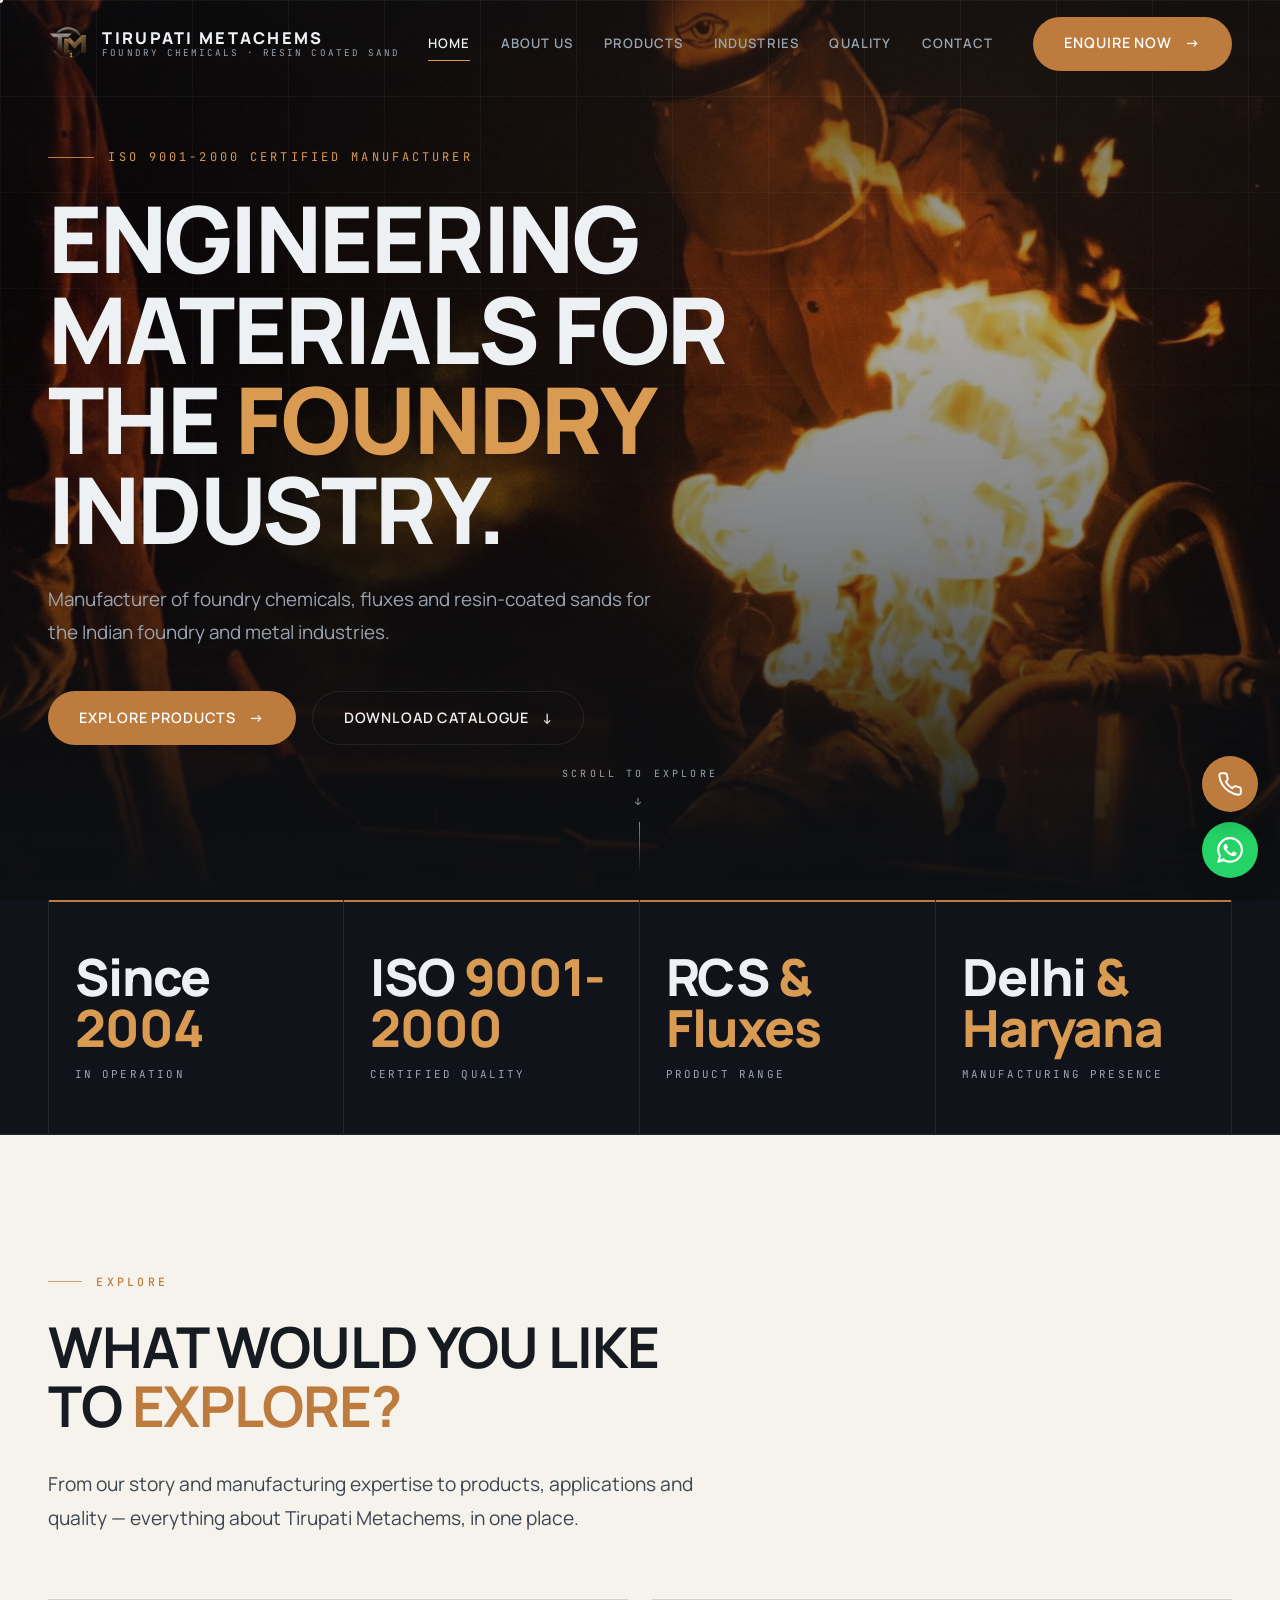
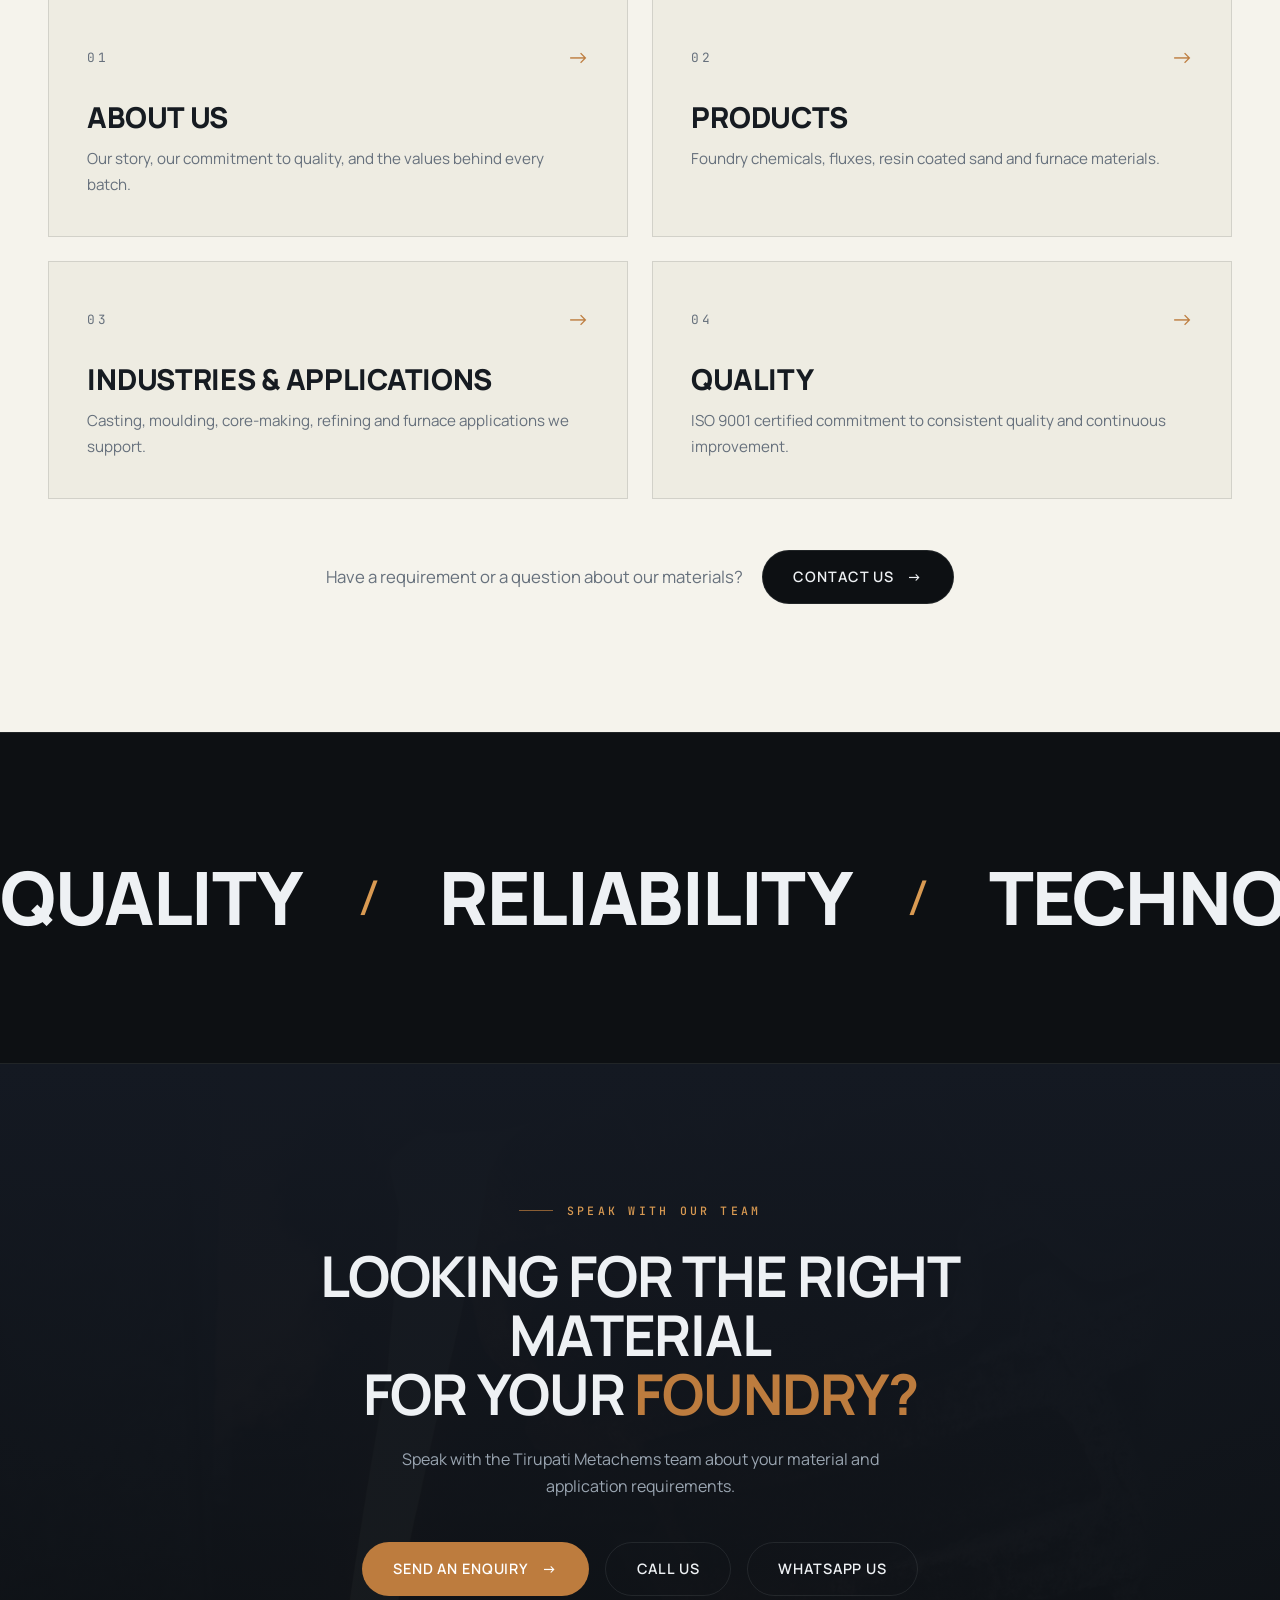
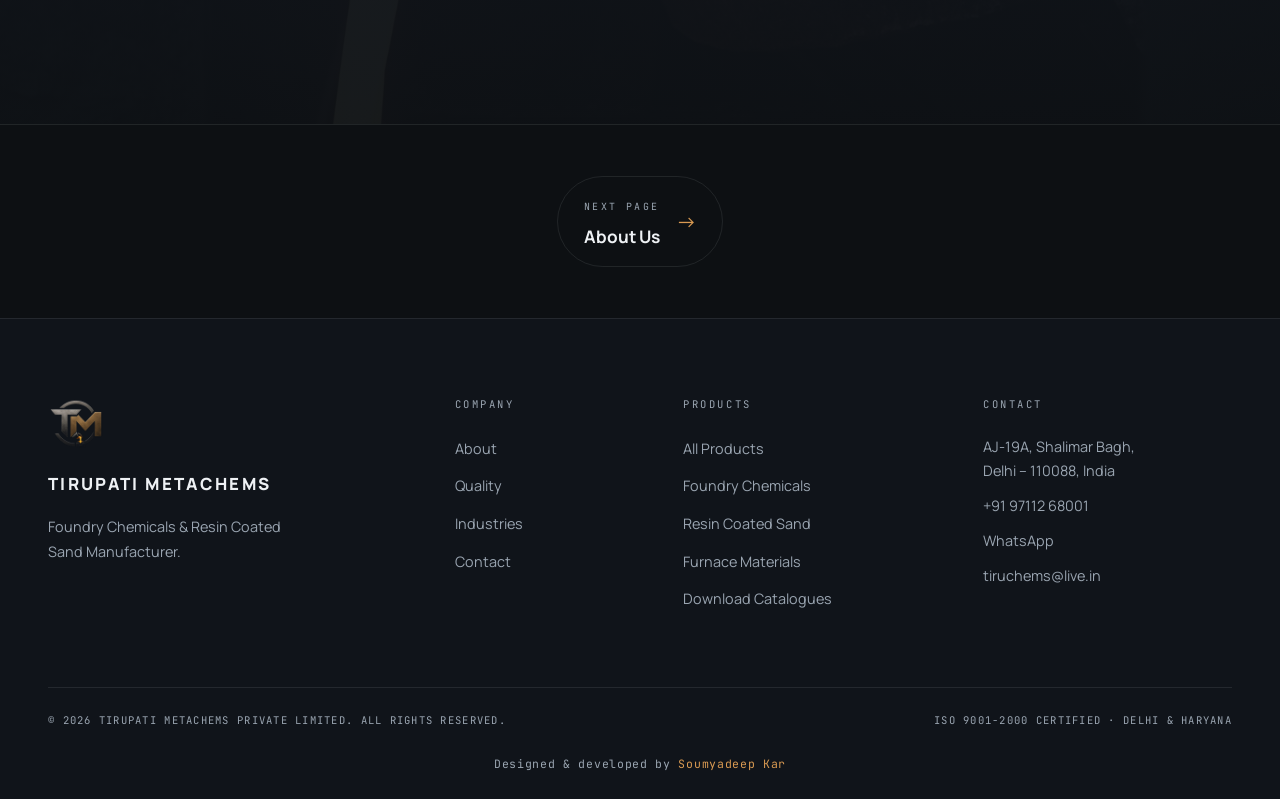
==== commit 3451164b: "new changes in code and changes of images" ====
--- a/index.html
+++ b/index.html
@@ -3,27 +3,28 @@
 <head>
   <meta charset="UTF-8" />
   <meta name="viewport" content="width=device-width, initial-scale=1.0" />
-  <title>Tirupati Metachems — Foundry Chemicals &amp; Resin Coated Sand Manufacturer Since 1983</title>
+  <title>Tirupati Metachems — Foundry Chemicals &amp; Resin Coated Sand Manufacturer</title>
 
   <!-- SEO -->
-  <meta name="description" content="Tirupati Metachems Private Limited is an ISO 9001 certified manufacturer of foundry chemicals, foundry fluxes, resin coated sand, furnace &amp; lining materials and abrasives. Manufacturing in Delhi &amp; Haryana since 1983." />
+  <meta name="description" content="Tirupati Metachems Private Limited is an ISO 9001-2000 certified manufacturer of foundry chemicals, foundry fluxes, resin coated sand, and furnace &amp; lining materials. Manufacturing in Delhi &amp; Haryana." />
   <meta name="keywords" content="Tirupati Metachems, foundry chemicals manufacturer, foundry flux manufacturer, resin coated sand manufacturer, foundry chemicals Delhi, resin coated sand Delhi, foundry fluxes India" />
   <meta name="robots" content="index, follow" />
   <link rel="canonical" href="https://www.tirupatimetachems.in/" />
 
   <!-- Open Graph -->
   <meta property="og:type" content="website" />
-  <meta property="og:title" content="Tirupati Metachems — Foundry Chemicals &amp; Resin Coated Sand Manufacturer Since 1983" />
-  <meta property="og:description" content="Manufacturer of foundry chemicals, fluxes and resin-coated sands with more than four decades of industrial expertise. ISO 9001 certified. Delhi &amp; Haryana." />
+  <meta property="og:title" content="Tirupati Metachems — Foundry Chemicals &amp; Resin Coated Sand Manufacturer" />
+  <meta property="og:description" content="Manufacturer of foundry chemicals, fluxes and resin-coated sands. ISO 9001-2000 certified. Delhi &amp; Haryana." />
   <meta property="og:url" content="https://www.tirupatimetachems.in/" />
   <meta property="og:image" content="https://www.tirupatimetachems.in/assets/img/hero-foundry.jpg" />
   <meta property="og:site_name" content="Tirupatimetachems" />
   <meta name="twitter:card" content="summary_large_image" />
-  <meta name="twitter:title" content="Tirupati Metachems — Foundry Chemicals &amp; Resin Coated Sand Manufacturer Since 1983" />
-  <meta name="twitter:description" content="Manufacturer of foundry chemicals, fluxes and resin-coated sands with more than four decades of industrial expertise." />
+  <meta name="twitter:title" content="Tirupati Metachems — Foundry Chemicals &amp; Resin Coated Sand Manufacturer" />
+  <meta name="twitter:description" content="Manufacturer of foundry chemicals, fluxes and resin-coated sands. ISO 9001-2000 certified." />
   <meta name="twitter:image" content="https://www.tirupatimetachems.in/assets/img/hero-foundry.jpg" />
 
-  <link rel="icon" href="assets/img/favicon.svg" type="image/svg+xml" />
+  <link rel="icon" type="image/png" sizes="256x256" href="assets/img/favicon.png" />
+  <link rel="apple-touch-icon" href="assets/img/apple-touch-icon.png" />
   <link rel="preconnect" href="https://fonts.googleapis.com" />
   <link rel="preconnect" href="https://fonts.gstatic.com" crossorigin />
   <link href="https://fonts.googleapis.com/css2?family=Manrope:wght@400;500;600;700;800&family=JetBrains+Mono:wght@400;500;600&display=swap" rel="stylesheet" />
@@ -36,11 +37,8 @@
     "@type": "Organization",
     "name": "Tirupati Metachems Private Limited",
     "url": "https://www.tirupatimetachems.in/",
-    "logo": "https://www.tirupatimetachems.in/assets/img/favicon.svg",
-    "foundingDate": "1983",
-    "description": "Indian manufacturer of foundry chemicals, foundry fluxes, resin coated sand, furnace & lining materials and abrasives since 1983.",
-    "founder": { "@type": "Person", "name": "Trilok Sharma" },
-    "employee": { "@type": "Person", "name": "Trilok Sharma", "jobTitle": "Managing Director / CEO" },
+    "logo": "https://www.tirupatimetachems.in/assets/img/logo.png",
+    "description": "Indian manufacturer of foundry chemicals, foundry fluxes, resin coated sand, and furnace & lining materials. ISO 9001-2000 certified, manufacturing in Delhi and Haryana.",
     "address": {
       "@type": "PostalAddress",
       "streetAddress": "AJ-19A, Shalimar Bagh",
@@ -61,14 +59,10 @@
   <header class="nav">
     <div class="container nav__inner">
       <a href="index.html" class="nav__brand" aria-label="Tirupati Metachems — home">
-        <svg class="nav__mark" viewBox="0 0 40 40" fill="none" aria-hidden="true">
-          <path d="M20 3.5 34 10.5V29L20 36 6 29V10.5L20 3.5Z" stroke="currentColor" stroke-width="1.6"/>
-          <path d="M20 10.5V27M20 10.5 13.5 18.5M20 14l6.5 8" stroke="currentColor" stroke-width="1.6" stroke-linecap="round"/>
-          <circle cx="20" cy="31" r="1.5" fill="currentColor"/>
-        </svg>
+        <img class="nav__mark" src="assets/img/logo.png" alt="" width="40" height="40" />
         <span class="nav__brand-text">
           <span class="nav__brand-name">Tirupati Metachems</span>
-          <span class="nav__brand-sub">Foundry Chemicals · Since 1983</span>
+          <span class="nav__brand-sub">Foundry Chemicals · Resin Coated Sand</span>
         </span>
       </a>
 
@@ -113,7 +107,7 @@
       <div class="hero__grid"></div>
 
       <div class="container hero__content">
-        <span class="hero__eyebrow">Manufacturer Since 1983</span>
+        <span class="hero__eyebrow">ISO 9001-2000 Certified Manufacturer</span>
         <h1 class="hero__title">
           <span class="line"><span>Engineering</span></span>
           <span class="line"><span>Materials for</span></span>
@@ -121,11 +115,11 @@
           <span class="line"><span>Industry.</span></span>
         </h1>
         <p class="hero__sub">
-          Manufacturer of foundry chemicals, fluxes and resin-coated sands with more than four decades of industrial expertise.
+          Manufacturer of foundry chemicals, fluxes and resin-coated sands for the Indian foundry and metal industries.
         </p>
         <div class="hero__ctas">
           <a href="products.html" class="btn btn--accent btn-magnetic">Explore Products <span class="arr">&rarr;</span></a>
-          <a href="contact.html" class="btn btn--outline-light btn-magnetic">Talk to Our Experts</a>
+          <a href="products.html#rcs-cat" class="btn btn--outline-light btn-magnetic">Download Catalogue <span class="arr">&darr;</span></a>
         </div>
       </div>
 
@@ -137,16 +131,16 @@
       <div class="container">
         <div class="stats__grid">
           <div class="stats__item reveal">
-            <div class="stats__num"><span data-count="45">0</span><span class="suffix">+</span></div>
-            <div class="stats__label">Years of Experience</div>
+            <div class="stats__num"><span>Since</span> <span class="suffix">2004</span></div>
+            <div class="stats__label">In Operation</div>
           </div>
           <div class="stats__item reveal" style="--d:.08s">
-            <div class="stats__num">ISO <span class="suffix">9001</span></div>
+            <div class="stats__num">ISO <span class="suffix">9001-2000</span></div>
             <div class="stats__label">Certified Quality</div>
           </div>
           <div class="stats__item reveal" style="--d:.16s">
-            <div class="stats__num"><span data-count="1983">0</span></div>
-            <div class="stats__label">Established</div>
+            <div class="stats__num">RCS <span class="suffix">&amp; Fluxes</span></div>
+            <div class="stats__label">Product Range</div>
           </div>
           <div class="stats__item reveal" style="--d:.24s">
             <div class="stats__num">Delhi <span class="suffix">&amp; Haryana</span></div>
@@ -173,7 +167,7 @@
               <span class="hub__card-arr" aria-hidden="true">&rarr;</span>
             </div>
             <h3 class="hub__card-title">About Us</h3>
-            <p class="hub__card-desc">Four decades of industrial expertise, our history, and the values behind every batch.</p>
+            <p class="hub__card-desc">Our story, our commitment to quality, and the values behind every batch.</p>
           </a>
           <a href="products.html" class="hub__card reveal" style="--d:.08s">
             <div class="hub__card-top">
@@ -181,7 +175,7 @@
               <span class="hub__card-arr" aria-hidden="true">&rarr;</span>
             </div>
             <h3 class="hub__card-title">Products</h3>
-            <p class="hub__card-desc">Foundry chemicals, fluxes, resin coated sand, furnace materials and abrasives.</p>
+            <p class="hub__card-desc">Foundry chemicals, fluxes, resin coated sand and furnace materials.</p>
           </a>
           <a href="industries.html" class="hub__card reveal" style="--d:.16s">
             <div class="hub__card-top">
@@ -211,8 +205,8 @@
     <!-- ======================= VALUES MARQUEE ======================= -->
     <section class="values" aria-label="Company values">
       <div class="values__track">
-        <div class="values__word">Quality <em>/</em> Reliability <em>/</em> Technology <em>/</em> Customer Focus <em>/</em> Innovation <em>/</em> Service <em>/</em></div>
-        <div class="values__word" aria-hidden="true">Quality <em>/</em> Reliability <em>/</em> Technology <em>/</em> Customer Focus <em>/</em> Innovation <em>/</em> Service <em>/</em></div>
+        <div class="values__word">Quality <em>/</em> Reliability <em>/</em> Technology <em>/</em> Custom Solutions <em>/</em> On-Time Delivery <em>/</em> Cost Efficiency <em>/</em></div>
+        <div class="values__word" aria-hidden="true">Quality <em>/</em> Reliability <em>/</em> Technology <em>/</em> Custom Solutions <em>/</em> On-Time Delivery <em>/</em> Cost Efficiency <em>/</em></div>
       </div>
     </section>
 
@@ -249,8 +243,9 @@
     <div class="container">
       <div class="footer__grid">
         <div>
+          <img class="footer__logo" src="assets/img/logo.png" alt="Tirupati Metachems logo" width="56" height="56" loading="lazy" />
           <div class="footer__brand-name">Tirupati Metachems</div>
-          <p class="footer__brand-tag">Foundry Chemicals &amp; Resin Coated Sand Manufacturer Since 1983.</p>
+          <p class="footer__brand-tag">Foundry Chemicals &amp; Resin Coated Sand Manufacturer.</p>
         </div>
         <div>
           <div class="footer__h">Company</div>
@@ -267,8 +262,8 @@
             <li><a href="products.html">All Products</a></li>
             <li><a href="products.html" class="js-open-catalog" data-cat="chemicals">Foundry Chemicals</a></li>
             <li><a href="products.html" class="js-open-catalog" data-cat="rcs">Resin Coated Sand</a></li>
-            <li><a href="products.html" class="js-open-catalog" data-cat="abrasives">Abrasives</a></li>
             <li><a href="products.html" class="js-open-catalog" data-cat="furnace">Furnace Materials</a></li>
+            <li><a href="products.html#rcs-cat">Download Catalogues</a></li>
           </ul>
         </div>
         <div>
@@ -277,13 +272,15 @@
             <li>AJ-19A, Shalimar Bagh,<br />Delhi – 110088, India</li>
             <li><a href="tel:+919711268001">+91 97112 68001</a></li>
             <li><a href="https://wa.me/919711268001?text=Enquiry%20for%20Tirupati%20Metachems%20materials" target="_blank" rel="noopener">WhatsApp</a></li>
+            <li><a href="mailto:tiruchems@live.in">tiruchems@live.in</a></li>
           </ul>
         </div>
       </div>
       <div class="footer__bottom">
         <span>&copy; <span id="year">2026</span> Tirupati Metachems Private Limited. All Rights Reserved.</span>
-        <span>Established 1983 · Delhi &amp; Haryana</span>
-      </div>
+        <span>ISO 9001-2000 Certified · Delhi &amp; Haryana</span>
+      </div>
+      <div class="footer__credit">Designed &amp; developed by <a href="https://soumya-three.vercel.app/" target="_blank" rel="noopener">Soumyadeep Kar</a></div>
     </div>
   </footer>
 
--- a/main.css
+++ b/main.css
@@ -51,6 +51,10 @@
 
 html:focus-within { scroll-behavior: smooth; }
 
+html {
+  overflow-x: clip;
+}
+
 body {
   font-family: var(--font-sans);
   font-size: 1rem;
@@ -59,13 +63,13 @@
   background: var(--ink);
   -webkit-font-smoothing: antialiased;
   text-rendering: optimizeLegibility;
-  overflow-x: hidden;
+  overflow-x: clip;
 }
 
 body.is-dark { background: var(--ink); }
 body.is-light { background: var(--paper); }
 
-img, picture, svg, video { display: block; max-width: 100%; height: auto; }
+img, picture, svg, video, iframe, canvas { display: block; max-width: 100%; height: auto; }
 input, button, textarea, select { font: inherit; color: inherit; }
 button { background: none; border: 0; cursor: pointer; }
 a { color: inherit; text-decoration: none; }
@@ -231,7 +235,6 @@
 .nav__mark {
   width: 40px;
   height: 40px;
-  color: var(--copper-bright);
   flex: none;
 }
 .nav__brand-text { display: flex; flex-direction: column; line-height: 1.15; }
@@ -363,8 +366,18 @@
 .mobile-menu a:hover { color: var(--copper-bright); }
 .mobile-menu a.is-page-active { color: var(--copper-bright); }
 .mobile-menu .mobile-menu__cta {
+  display: inline-flex;
+  align-items: center;
+  justify-content: center;
+  width: 100%;
   margin-top: 2rem;
+  padding: 0 1.9rem;
+  font-size: 0.9rem;
+  font-weight: 600;
+  letter-spacing: 0.06em;
+  text-transform: uppercase;
   border: 0;
+  border-bottom: 0;
 }
 .mobile-menu__meta {
   margin-top: 2rem;
@@ -642,7 +655,10 @@
 }
 .hub__more p { color: var(--text-dark-mut); font-size: 1.05rem; }
 @media (max-width: 640px) {
-  .hub__grid { grid-template-columns: 1fr; }
+  .hub__grid { grid-template-columns: 1fr; gap: 0.55rem; margin-top: 1.4rem; }
+  .hub__card { padding: 0.9rem 0.85rem; }
+  .hub__card-title { margin-top: 0.6rem; font-size: 0.88rem; }
+  .hub__card-desc { margin-top: 0.35rem; font-size: 0.75rem; line-height: 1.45; }
 }
 
 /* 8. ABOUT ----------------------------------------------------------------- */
@@ -742,6 +758,17 @@
   gap: 2rem;
   margin-bottom: clamp(2.5rem, 5vw, 4rem);
 }
+.products__header .btn--accent { background: var(--copper); }
+.products__header .btn--dark {
+  background: var(--paper);
+  color: var(--text-dark);
+  border-color: rgba(189, 124, 62, 0.55);
+}
+.products__header .btn--dark:hover {
+  background: var(--paper-3);
+  border-color: var(--copper);
+  color: var(--copper-ink);
+}
 
 .prod-grid {
   display: grid;
@@ -814,12 +841,13 @@
 }
 .tag {
   font-family: var(--font-mono);
-  font-size: 0.62rem;
-  letter-spacing: 0.12em;
-  text-transform: uppercase;
-  color: var(--text-light-mut);
-  border: 1px solid var(--line-dark);
-  padding: 0.32rem 0.65rem;
+  font-size: 0.8rem;
+  letter-spacing: 0.1em;
+  text-transform: uppercase;
+  color: var(--text-light);
+  background: rgba(238, 241, 244, 0.05);
+  border: 1px solid rgba(238, 241, 244, 0.3);
+  padding: 0.45rem 0.85rem;
 }
 .prod-card__explore {
   display: inline-flex;
@@ -1332,6 +1360,12 @@
   grid-template-columns: 2fr 1fr 1.4fr 1.4fr;
   gap: clamp(2rem, 4vw, 4rem);
   padding-bottom: clamp(2.5rem, 5vw, 4rem);
+}
+.footer__logo {
+  display: block;
+  width: 56px;
+  height: 56px;
+  margin-bottom: 1.1rem;
 }
 .footer__brand-name { font-size: 1.05rem; font-weight: 800; letter-spacing: 0.14em; text-transform: uppercase; }
 .footer__brand-tag {
@@ -1530,6 +1564,58 @@
 .expertise-callout { background: var(--paper-2); border-color: var(--line-light); }
 .tech-item { background: var(--paper-2); }
 
+/* 22c. DOC-SOURCE SPECS, CLIENTS & PLANT ADDRESSES ------------------------------ */
+.h3 { font-size: clamp(1.3rem, 2.4vw, 1.7rem); font-weight: 700; text-transform: uppercase; letter-spacing: -0.01em; }
+
+.table-wrap { overflow-x: auto; margin-top: clamp(2.5rem, 5vw, 4rem); border: 1px solid var(--line-light); background: var(--paper-2); }
+.spec-table { width: 100%; border-collapse: collapse; font-family: var(--font-mono); font-size: 0.82rem; }
+.spec-table th, .spec-table td { padding: 0.85rem 1.1rem; text-align: left; border-bottom: 1px solid var(--line-light); white-space: nowrap; }
+.spec-table th { color: var(--copper); font-weight: 600; text-transform: uppercase; letter-spacing: 0.06em; font-size: 0.68rem; }
+.spec-table td { color: var(--text-dark-mid); }
+.spec-table tbody tr:hover td { background: var(--paper-3); }
+@media (max-width: 640px) { .spec-table th, .spec-table td { padding: 0.6rem 0.7rem; font-size: 0.72rem; } }
+
+.rcs-specs__cols { margin-top: clamp(2.5rem, 5vw, 4rem); gap: clamp(2rem, 5vw, 5rem); }
+
+.check-list { list-style: none; margin-top: 1.4rem; display: grid; gap: 0.7rem; }
+.check-list li { position: relative; padding-left: 1.9rem; color: var(--text-dark-mid); line-height: 1.7; }
+.check-list li::before { content: ""; position: absolute; left: 0; top: 0.42em; width: 0.62em; height: 0.62em; border: 1.5px solid var(--copper); transform: rotate(45deg); }
+
+.plant__addr { margin-top: 0.5rem; font-size: 0.9rem; font-weight: 600; color: var(--text-dark); }
+
+.clients__grid { display: grid; grid-template-columns: repeat(3, 1fr); gap: 1px; background: var(--line-light); margin-top: clamp(2.5rem, 5vw, 4rem); }
+.clients__item { background: var(--paper); padding: 1.3rem 1.5rem; font-size: 0.95rem; font-weight: 600; color: var(--text-dark); line-height: 1.4; display: flex; flex-direction: column; gap: 0.25rem; }
+.clients__item span { font-weight: 500; color: var(--text-dark-mut); font-size: 0.8rem; font-family: var(--font-mono); text-transform: uppercase; letter-spacing: 0.06em; }
+.clients__grid--logo { grid-template-columns: repeat(4, 1fr); }
+.clients__item--logo { align-items: center; justify-content: center; gap: 1.1rem; padding: clamp(2rem, 4vw, 3rem) 1.4rem; }
+.clients__logo { display: flex; align-items: center; justify-content: center; width: 100%; min-height: 4.5rem; }
+.clients__logo img { max-width: 100%; max-height: 4.5rem; width: auto; height: auto; object-fit: contain; filter: grayscale(0); opacity: 1; transition: filter 0.45s var(--ease), opacity 0.45s var(--ease); }
+.clients__item--logo:hover .clients__logo img { filter: grayscale(0); opacity: 1; }
+@media (max-width: 900px) { .clients__grid { grid-template-columns: repeat(2, 1fr); } }
+@media (max-width: 560px) { .clients__grid { grid-template-columns: 1fr; } }
+.clients__more { margin-top: clamp(1.6rem, 3vw, 2.4rem); text-align: center; font-family: var(--font-sans); font-size: clamp(1rem, 2vw, 1.15rem); font-weight: 600; letter-spacing: 0.06em; text-transform: none; color: var(--text-dark); }
+
+.cat-grid { display: grid; grid-template-columns: repeat(3, 1fr); gap: 1.4rem; }
+.cat-card { background: var(--paper-2); border: 1px solid var(--line-light); padding: clamp(1.6rem, 3vw, 2.2rem); display: flex; flex-direction: column; align-items: flex-start; transition: border-color 0.3s var(--ease), transform 0.3s var(--ease); }
+.cat-card:hover { border-color: rgba(189, 124, 62, 0.55); transform: translateY(-3px); }
+.cat-card__head { display: flex; justify-content: space-between; width: 100%; gap: 1rem; font-family: var(--font-mono); font-size: 0.68rem; letter-spacing: 0.08em; text-transform: uppercase; color: var(--text-dark-mut); }
+.cat-card__type { color: var(--copper); font-weight: 600; }
+.cat-card__title { margin-top: 1.2rem; font-size: clamp(1.25rem, 2.2vw, 1.6rem); font-weight: 700; text-transform: uppercase; letter-spacing: -0.01em; line-height: 1.25; }
+.cat-card__desc { margin-top: 0.8rem; color: var(--text-dark-mid); font-size: 0.92rem; line-height: 1.7; flex: 1; }
+.cat-card .btn { margin-top: 1.6rem; }
+@media (max-width: 900px) { .cat-grid { grid-template-columns: 1fr; } }
+
+.footer__credit {
+  padding: 0 0 1.6rem;
+  text-align: center;
+  font-family: var(--font-mono);
+  font-size: 0.72rem;
+  letter-spacing: 0.06em;
+  color: var(--text-light-mut);
+}
+.footer__credit a { color: var(--copper-bright); }
+.footer__credit a:hover { text-decoration: underline; }
+
 @media (prefers-reduced-motion: reduce) {
   *, *::before, *::after {
     animation-duration: 0.001s !important;
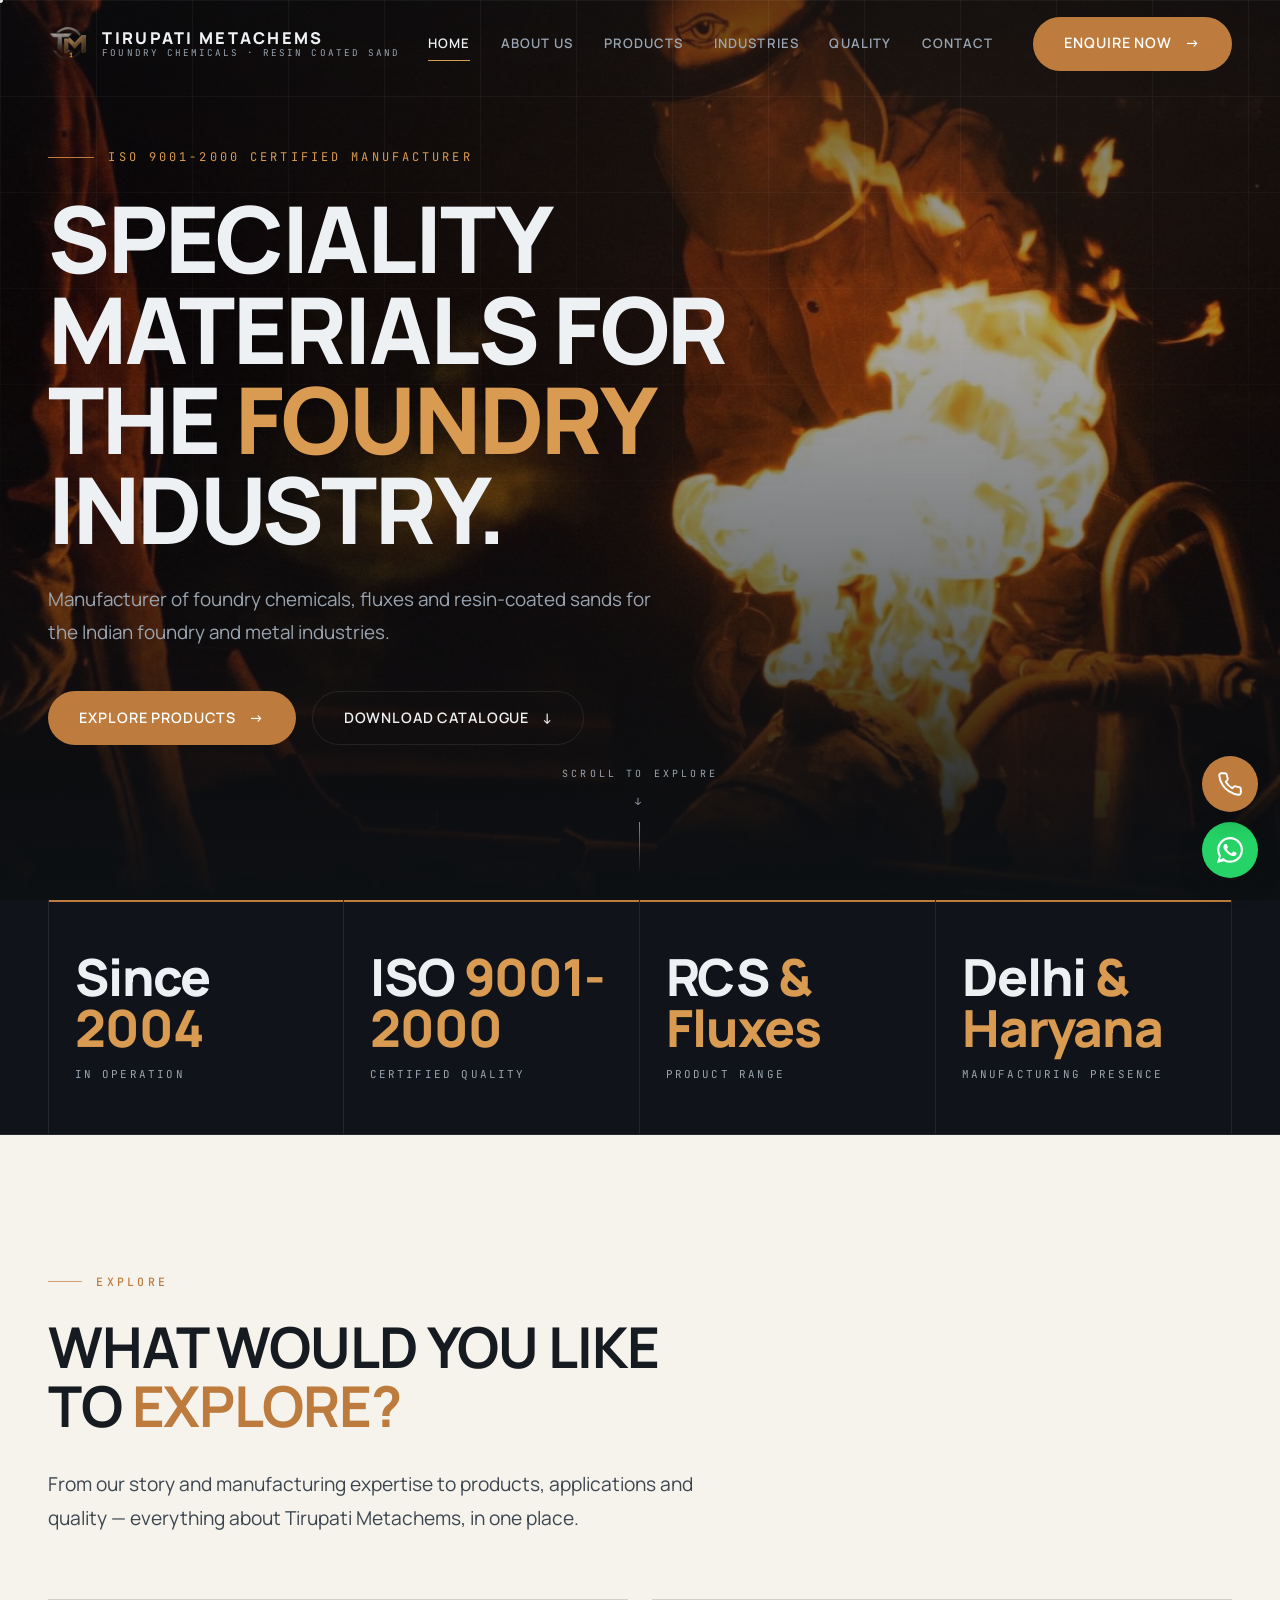
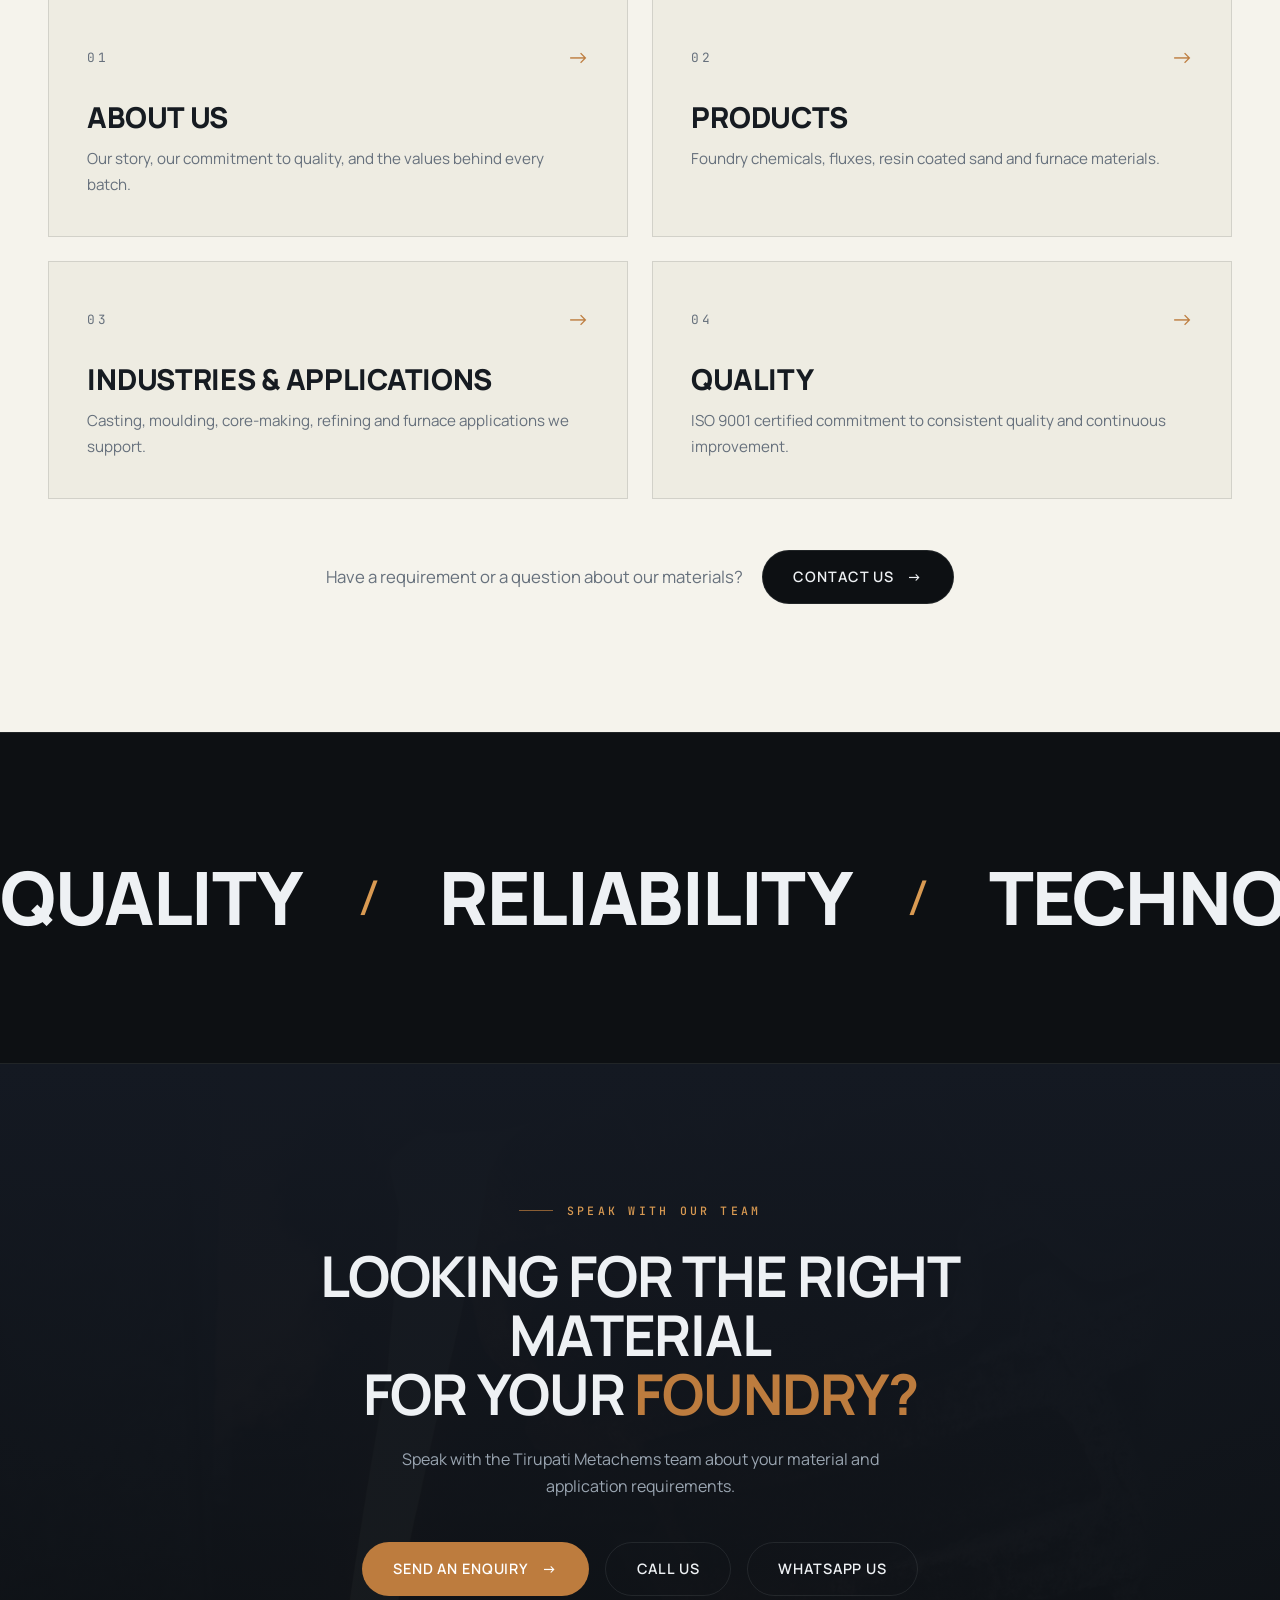
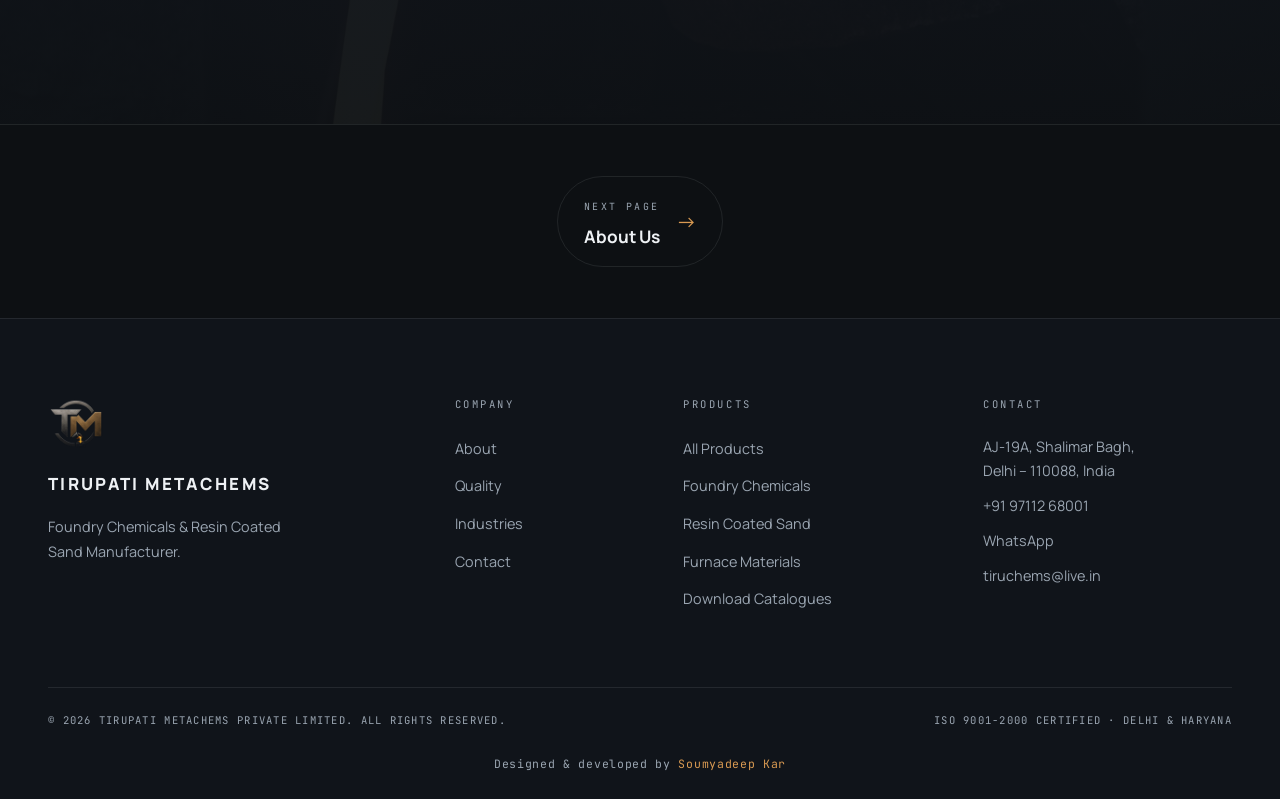
==== commit 0e64ec67: "Change 'Engineering' to 'Speciality' in hero title" ====
--- a/index.html
+++ b/index.html
@@ -109,7 +109,7 @@
       <div class="container hero__content">
         <span class="hero__eyebrow">ISO 9001-2000 Certified Manufacturer</span>
         <h1 class="hero__title">
-          <span class="line"><span>Engineering</span></span>
+          <span class="line"><span>Speciality</span></span>
           <span class="line"><span>Materials for</span></span>
           <span class="line"><span>the <span class="accent">Foundry</span></span></span>
           <span class="line"><span>Industry.</span></span>
@@ -311,4 +311,4 @@
 
   <script src="main.js"></script>
 </body>
-</html>+</html>
